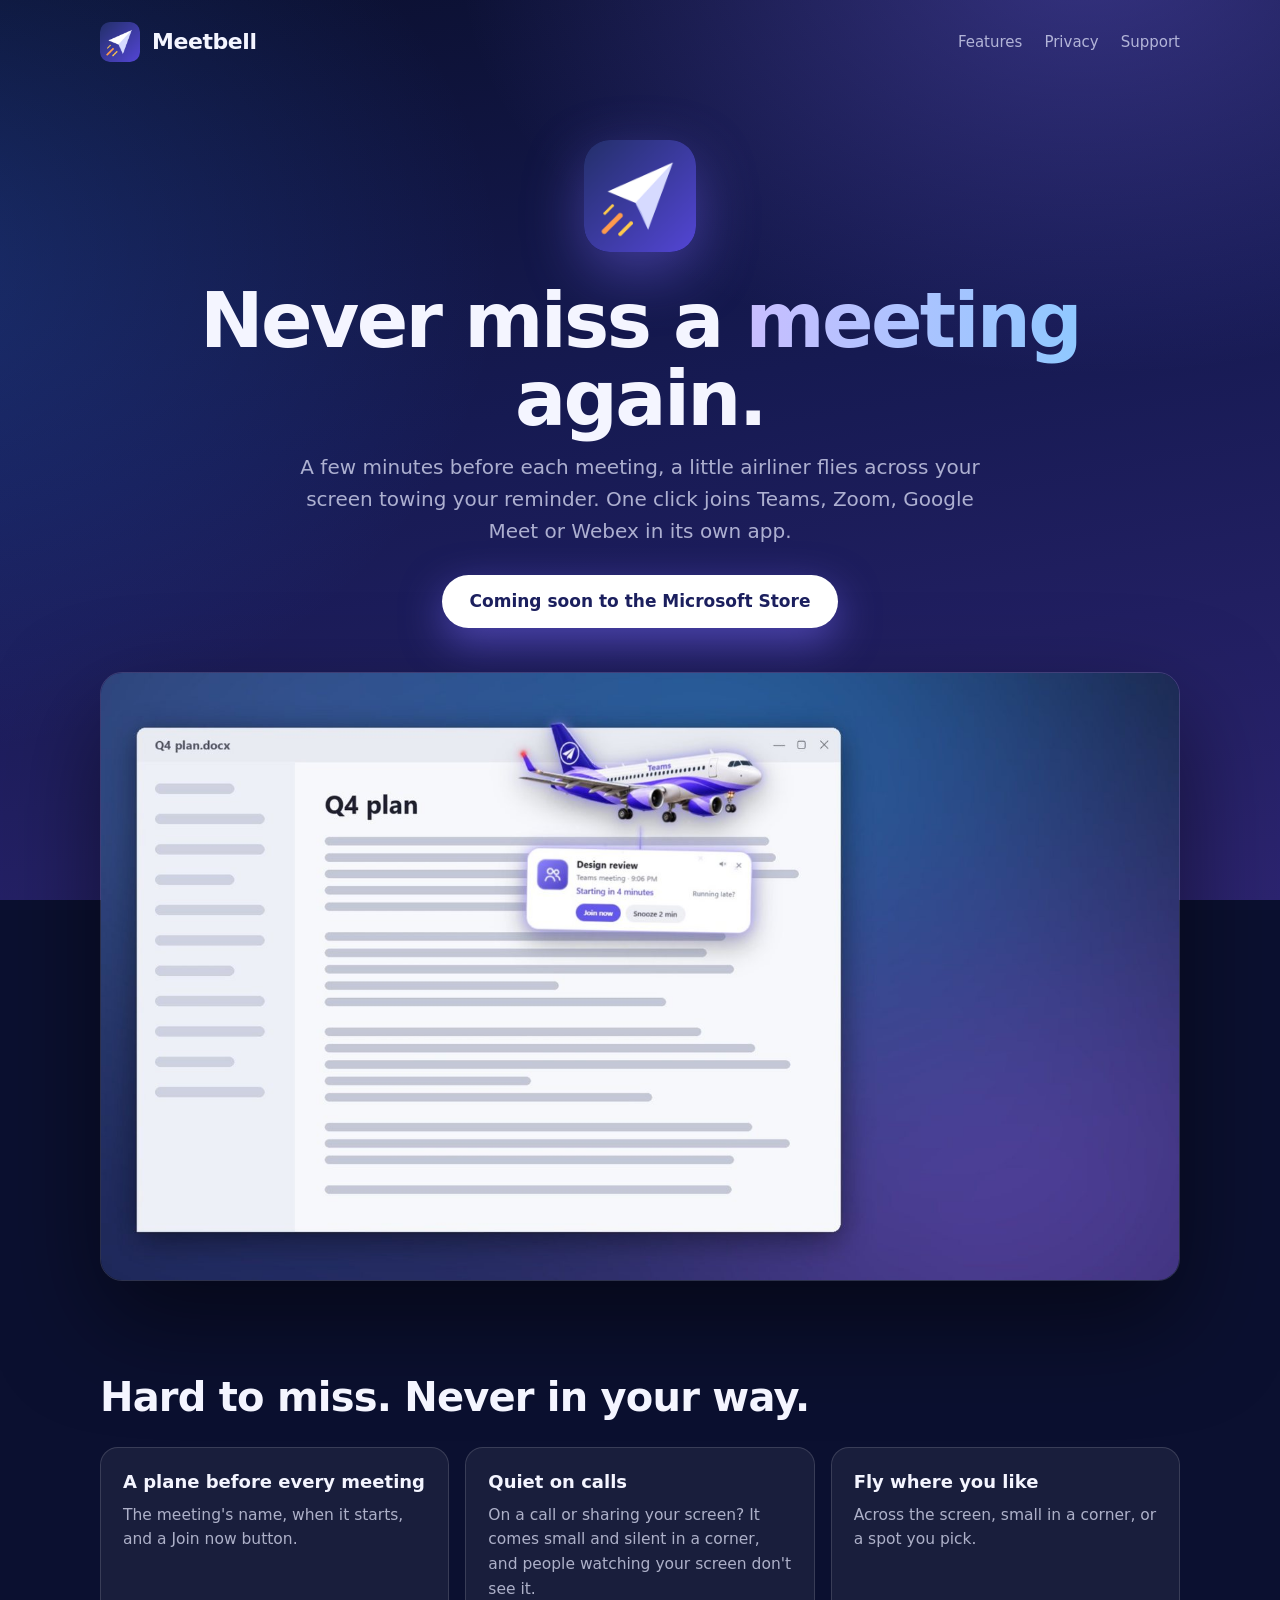
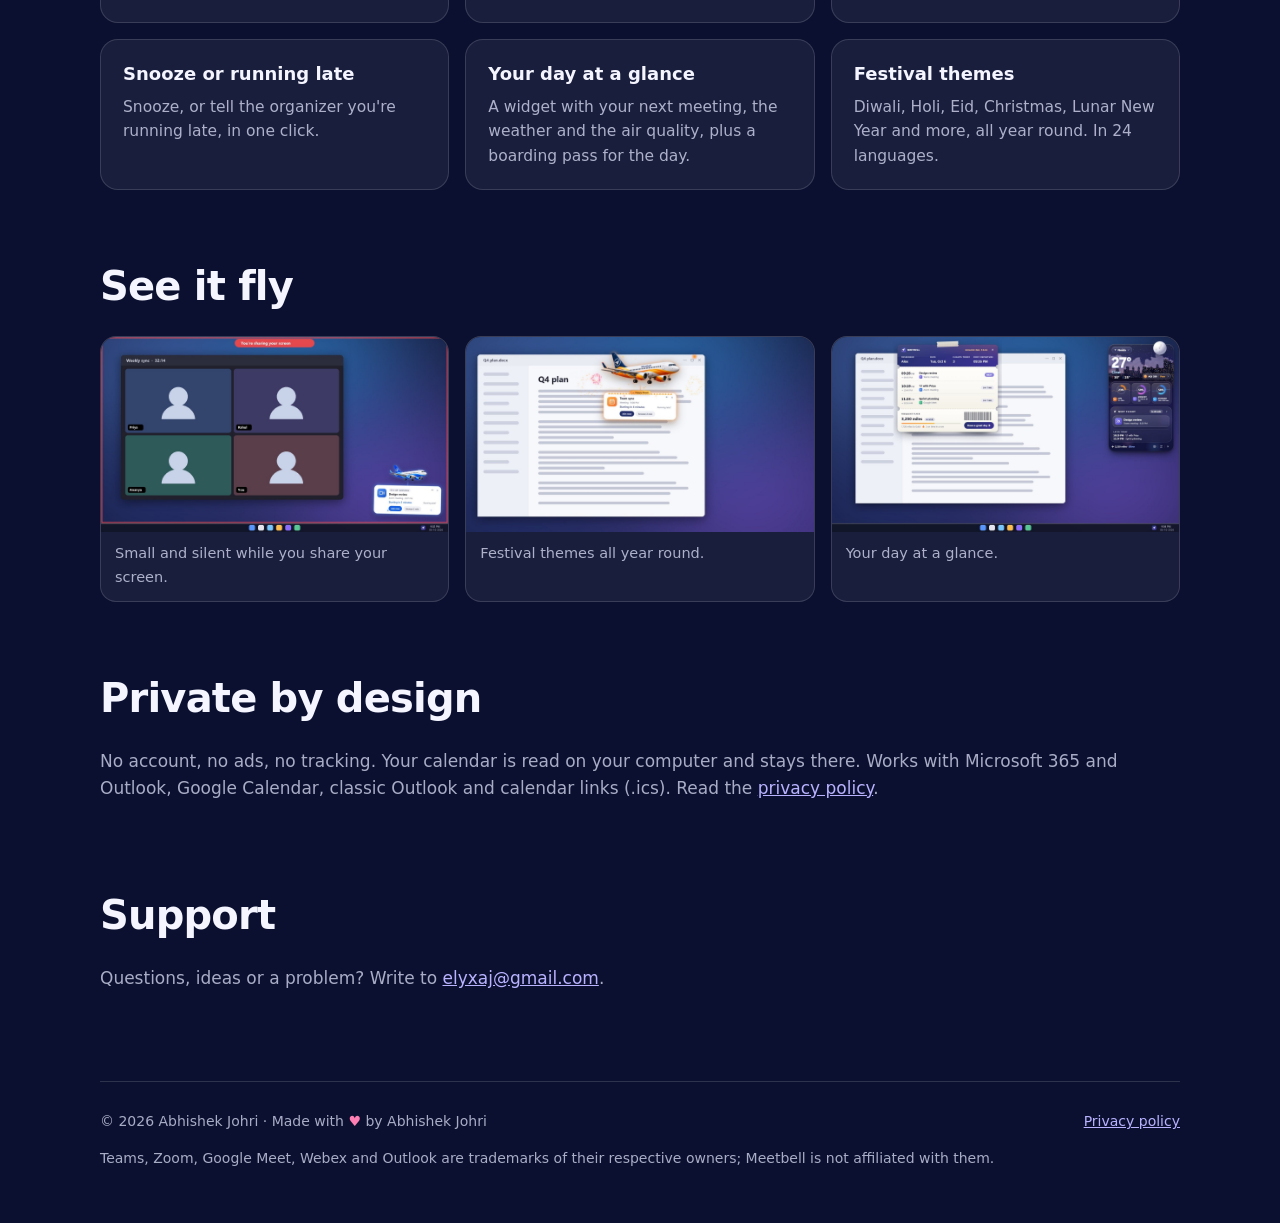
==== index.html @ 8552df5a "Meetbell website and privacy policy Co-Authored-By: Claude Opus 5.5 <noreply@anthropic.com>" ====
<!doctype html>
<html lang="en">
  <head>
    <meta charset="utf-8" />
    <meta name="viewport" content="width=device-width, initial-scale=1" />
    <title>Meetbell: meeting reminders that fly</title>
    <meta name="description" content="A little airliner flies across your screen before every meeting, towing your reminder. Join Teams, Zoom, Google Meet or Webex in one click." />
    <link rel="icon" href="img/favicon.png" />
    <link rel="stylesheet" href="style.css" />
  </head>
  <body>
    <div class="wrap">
      <header class="top">
        <a class="brand" href="./"><img src="img/icon.png" alt="" />Meetbell</a>
        <nav><a href="#features">Features</a><a href="privacy.html">Privacy</a><a href="#support">Support</a></nav>
      </header>

      <main>
        <div class="hero">
          <img class="icon" src="img/icon.png" alt="Meetbell icon" />
          <h1>Never miss a <span class="hi">meeting</span> again.</h1>
          <p class="lead">
            A few minutes before each meeting, a little airliner flies across your screen towing your reminder. One click
            joins Teams, Zoom, Google Meet or Webex in its own app.
          </p>
          <span class="pill">Coming soon to the Microsoft Store</span>
          <div class="shot"><img src="img/1-sky.jpg" alt="A plane flies across the screen towing a meeting reminder with a Join now button" /></div>
        </div>

        <section id="features">
          <h2>Hard to miss. Never in your way.</h2>
          <div class="grid">
            <div class="card"><h3>A plane before every meeting</h3><p>The meeting's name, when it starts, and a Join now button.</p></div>
            <div class="card"><h3>Quiet on calls</h3><p>On a call or sharing your screen? It comes small and silent in a corner, and people watching your screen don't see it.</p></div>
            <div class="card"><h3>Fly where you like</h3><p>Across the screen, small in a corner, or a spot you pick.</p></div>
            <div class="card"><h3>Snooze or running late</h3><p>Snooze, or tell the organizer you're running late, in one click.</p></div>
            <div class="card"><h3>Your day at a glance</h3><p>A widget with your next meeting, the weather and the air quality, plus a boarding pass for the day.</p></div>
            <div class="card"><h3>Festival themes</h3><p>Diwali, Holi, Eid, Christmas, Lunar New Year and more, all year round. In 24 languages.</p></div>
          </div>
        </section>

        <section>
          <h2>See it fly</h2>
          <div class="gallery">
            <figure><img src="img/2-call.jpg" alt="A small plane in the corner while the screen is shared" loading="lazy" /><figcaption>Small and silent while you share your screen.</figcaption></figure>
            <figure><img src="img/4-festival.jpg" alt="A Diwali-themed reminder with fireworks" loading="lazy" /><figcaption>Festival themes all year round.</figcaption></figure>
            <figure><img src="img/5-widget.jpg" alt="The widget with weather, air quality and the next meeting, and the boarding pass" loading="lazy" /><figcaption>Your day at a glance.</figcaption></figure>
          </div>
        </section>

        <section>
          <h2>Private by design</h2>
          <p class="muted">
            No account, no ads, no tracking. Your calendar is read on your computer and stays there. Works with Microsoft 365
            and Outlook, Google Calendar, classic Outlook and calendar links (.ics). Read the
            <a href="privacy.html">privacy policy</a>.
          </p>
        </section>

        <section id="support">
          <h2>Support</h2>
          <p class="muted">Questions, ideas or a problem? Write to <a href="mailto:elyxaj@gmail.com">elyxaj@gmail.com</a>.</p>
        </section>
      </main>

      <footer>
        <div class="row">
          <span>© 2026 Abhishek Johri · Made with <span class="heart">♥</span> by Abhishek Johri</span>
          <span><a href="privacy.html">Privacy policy</a></span>
        </div>
        <p>Teams, Zoom, Google Meet, Webex and Outlook are trademarks of their respective owners; Meetbell is not affiliated with them.</p>
      </footer>
    </div>
  </body>
</html>
---- style.css ----
:root {
  --ink: #0b1030;
  --text: #f4f5ff;
  --muted: rgba(230, 233, 255, 0.72);
  --line: rgba(255, 255, 255, 0.14);
  --glass: rgba(255, 255, 255, 0.06);
  --accent: #8f86ff;
  --hi: linear-gradient(92deg, #c9beff, #8fc8ff);
}
* {
  box-sizing: border-box;
}
html {
  background: var(--ink);
}
body {
  margin: 0;
  color: var(--text);
  font: 17px/1.6 "Segoe UI", system-ui, -apple-system, "Helvetica Neue", Arial, sans-serif;
  background:
    radial-gradient(900px 600px at 85% -5%, rgba(124, 107, 255, 0.35), transparent 70%),
    radial-gradient(900px 700px at -10% 30%, rgba(56, 132, 255, 0.22), transparent 70%),
    linear-gradient(170deg, #0b1030 0%, #161a52 45%, #2c2470 100%);
  background-attachment: fixed;
  min-height: 100vh;
}
a {
  color: #b9b2ff;
}
.wrap {
  width: min(1080px, 100% - 32px);
  margin: 0 auto;
}
header.top {
  display: flex;
  align-items: center;
  justify-content: space-between;
  padding: 22px 0;
}
.brand {
  display: flex;
  align-items: center;
  gap: 12px;
  color: var(--text);
  text-decoration: none;
  font-weight: 800;
  font-size: 22px;
  letter-spacing: -0.02em;
}
.brand img {
  width: 40px;
  height: 40px;
  border-radius: 10px;
}
nav a {
  color: var(--muted);
  text-decoration: none;
  margin-inline-start: 22px;
  font-size: 15px;
}
nav a:hover {
  color: var(--text);
}
.hero {
  text-align: center;
  padding: 56px 0 28px;
}
.hero .icon {
  width: 112px;
  height: 112px;
  border-radius: 26px;
  box-shadow: 0 20px 60px rgba(124, 107, 255, 0.45);
}
h1 {
  margin: 22px 0 6px;
  font-size: clamp(42px, 8vw, 76px);
  line-height: 1.02;
  letter-spacing: -0.035em;
  font-weight: 900;
}
.hi {
  background: var(--hi);
  -webkit-background-clip: text;
  background-clip: text;
  color: transparent;
}
.lead {
  max-width: 680px;
  margin: 14px auto 0;
  color: var(--muted);
  font-size: 20px;
}
.pill {
  display: inline-block;
  margin-top: 28px;
  padding: 13px 28px;
  border-radius: 999px;
  background: #fff;
  color: #1b1f5e;
  font-weight: 800;
  text-decoration: none;
  box-shadow: 0 14px 40px rgba(124, 107, 255, 0.5);
}
.shot {
  margin: 44px auto 0;
  border-radius: 22px;
  overflow: hidden;
  border: 1px solid var(--line);
  box-shadow: 0 40px 100px rgba(0, 0, 0, 0.5);
}
.shot img,
.gallery img {
  display: block;
  width: 100%;
  height: auto;
}
section {
  padding: 56px 0 8px;
}
h2 {
  font-size: clamp(28px, 4.5vw, 40px);
  letter-spacing: -0.02em;
  margin: 0 0 18px;
}
.grid {
  display: grid;
  grid-template-columns: repeat(auto-fit, minmax(300px, 1fr));
  gap: 16px;
}
.card {
  padding: 20px 22px;
  border-radius: 18px;
  background: var(--glass);
  border: 1px solid var(--line);
}
.card h3 {
  margin: 0 0 6px;
  font-size: 18px;
}
.card p {
  margin: 0;
  color: var(--muted);
  font-size: 15.5px;
}
.gallery {
  display: grid;
  grid-template-columns: repeat(auto-fit, minmax(300px, 1fr));
  gap: 16px;
}
.gallery figure {
  margin: 0;
  border-radius: 16px;
  overflow: hidden;
  border: 1px solid var(--line);
  background: var(--glass);
}
.gallery figcaption {
  padding: 10px 14px 12px;
  color: var(--muted);
  font-size: 14.5px;
}
.doc {
  max-width: 820px;
  padding: 24px 0 40px;
}
.doc h1 {
  font-size: clamp(34px, 6vw, 52px);
}
.doc h2 {
  font-size: 24px;
  margin-top: 36px;
}
.doc table {
  width: 100%;
  border-collapse: collapse;
  font-size: 15px;
}
.doc th,
.doc td {
  text-align: start;
  vertical-align: top;
  padding: 10px 12px;
  border-bottom: 1px solid var(--line);
}
.doc th {
  color: var(--muted);
  font-weight: 600;
}
.table {
  overflow-x: auto;
}
.muted {
  color: var(--muted);
}
footer {
  margin-top: 64px;
  padding: 28px 0 40px;
  border-top: 1px solid var(--line);
  color: var(--muted);
  font-size: 14px;
}
footer .row {
  display: flex;
  flex-wrap: wrap;
  gap: 8px 22px;
  justify-content: space-between;
}
.heart {
  color: #ff7eb3;
}
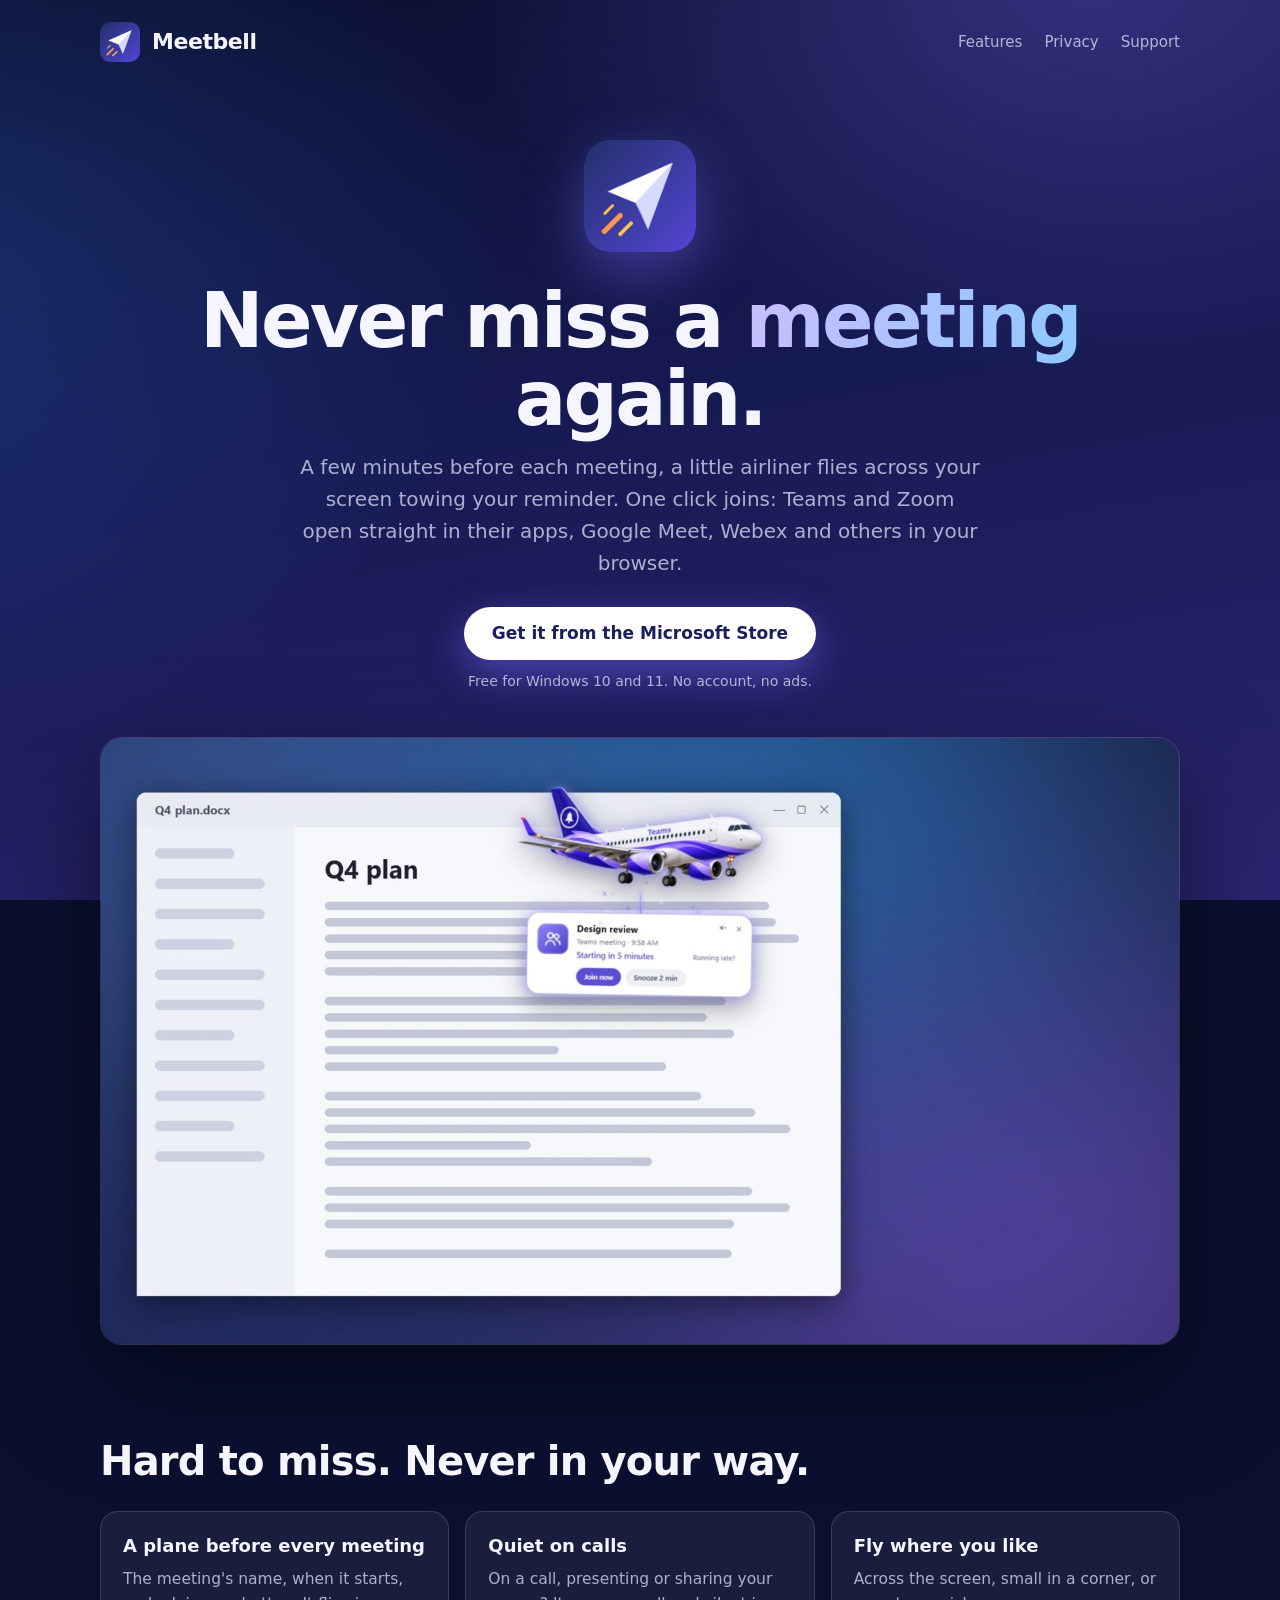
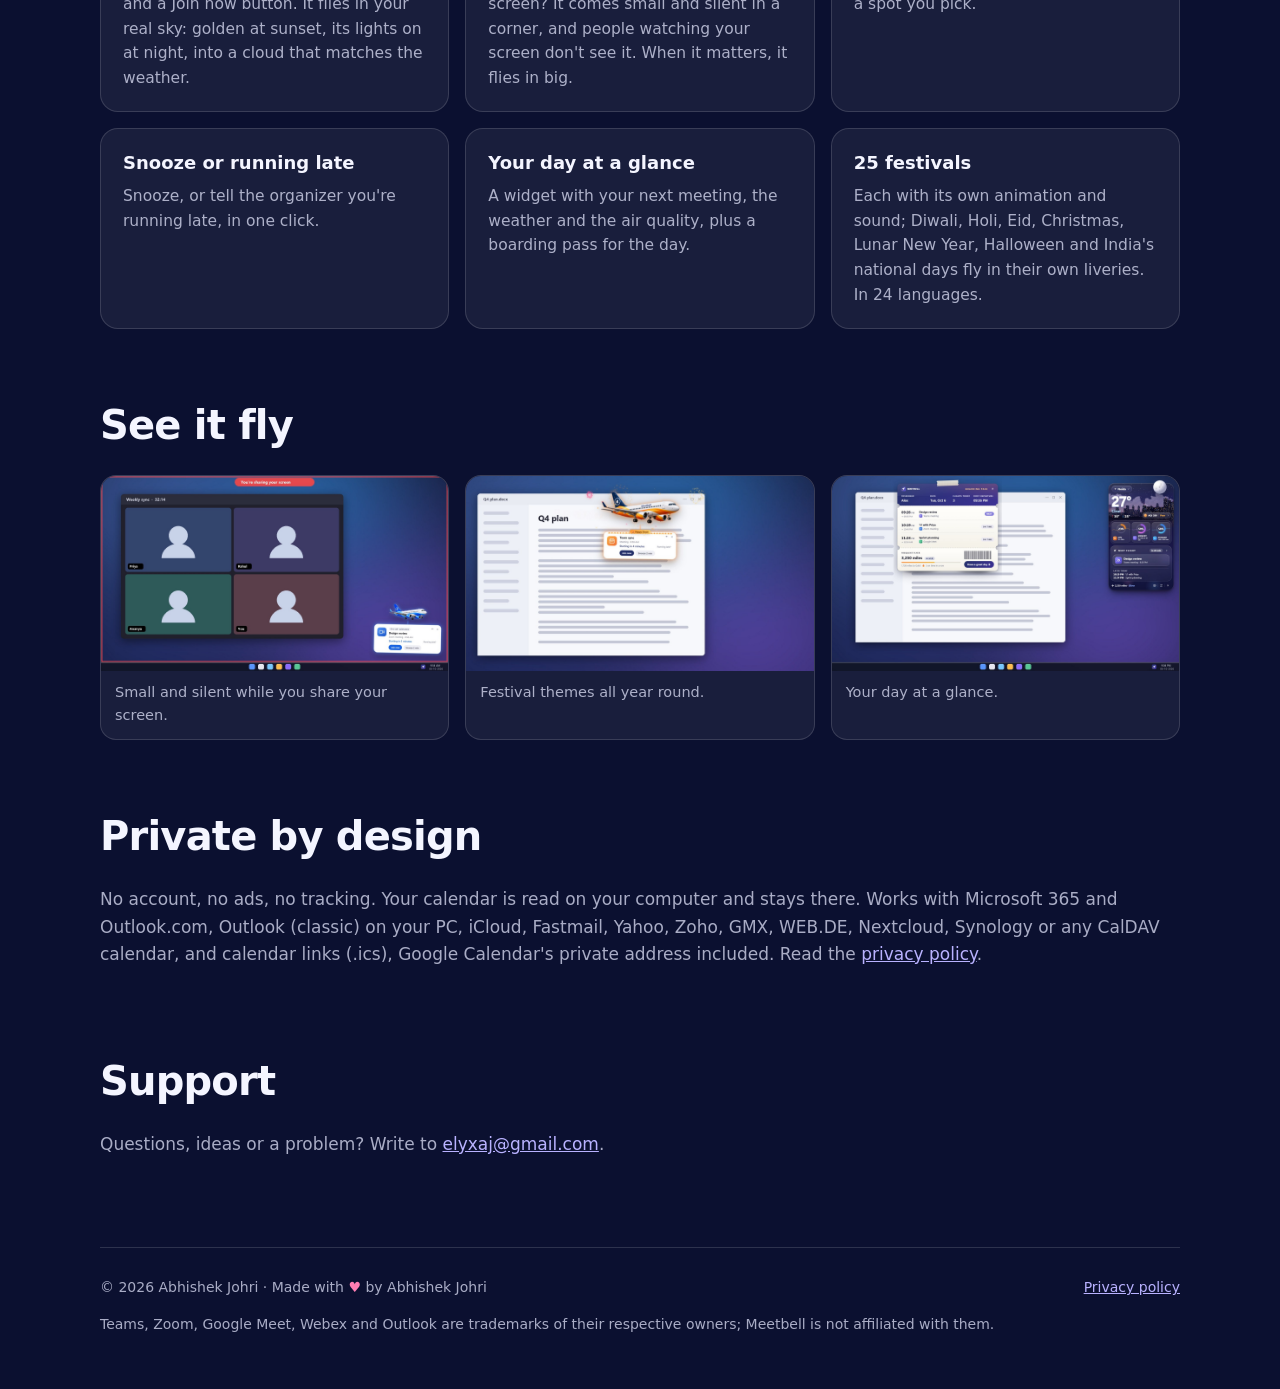
==== commit 2455fab2: "Get it from the Microsoft Store; the privacy policy of 13 Oct 2026; a demo calendar for app reviewer" ====
--- a/index.html
+++ b/index.html
@@ -4,7 +4,7 @@
     <meta charset="utf-8" />
     <meta name="viewport" content="width=device-width, initial-scale=1" />
     <title>Meetbell: meeting reminders that fly</title>
-    <meta name="description" content="A little airliner flies across your screen before every meeting, towing your reminder. Join Teams, Zoom, Google Meet or Webex in one click." />
+    <meta name="description" content="A little airliner flies across your screen before every meeting, towing your reminder, lit by your real sky. Join in one click. Free on the Microsoft Store." />
     <link rel="icon" href="img/favicon.png" />
     <link rel="stylesheet" href="style.css" />
   </head>
@@ -21,21 +21,22 @@
           <h1>Never miss a <span class="hi">meeting</span> again.</h1>
           <p class="lead">
             A few minutes before each meeting, a little airliner flies across your screen towing your reminder. One click
-            joins Teams, Zoom, Google Meet or Webex in its own app.
+            joins: Teams and Zoom open straight in their apps, Google Meet, Webex and others in your browser.
           </p>
-          <span class="pill">Coming soon to the Microsoft Store</span>
+          <a class="pill" href="https://apps.microsoft.com/detail/9P13SJFZP6DD">Get it from the Microsoft Store</a>
+          <p class="muted small">Free for Windows 10 and 11. No account, no ads.</p>
           <div class="shot"><img src="img/1-sky.jpg" alt="A plane flies across the screen towing a meeting reminder with a Join now button" /></div>
         </div>
 
         <section id="features">
           <h2>Hard to miss. Never in your way.</h2>
           <div class="grid">
-            <div class="card"><h3>A plane before every meeting</h3><p>The meeting's name, when it starts, and a Join now button.</p></div>
-            <div class="card"><h3>Quiet on calls</h3><p>On a call or sharing your screen? It comes small and silent in a corner, and people watching your screen don't see it.</p></div>
+            <div class="card"><h3>A plane before every meeting</h3><p>The meeting's name, when it starts, and a Join now button. It flies in your real sky: golden at sunset, its lights on at night, into a cloud that matches the weather.</p></div>
+            <div class="card"><h3>Quiet on calls</h3><p>On a call, presenting or sharing your screen? It comes small and silent in a corner, and people watching your screen don't see it. When it matters, it flies in big.</p></div>
             <div class="card"><h3>Fly where you like</h3><p>Across the screen, small in a corner, or a spot you pick.</p></div>
             <div class="card"><h3>Snooze or running late</h3><p>Snooze, or tell the organizer you're running late, in one click.</p></div>
             <div class="card"><h3>Your day at a glance</h3><p>A widget with your next meeting, the weather and the air quality, plus a boarding pass for the day.</p></div>
-            <div class="card"><h3>Festival themes</h3><p>Diwali, Holi, Eid, Christmas, Lunar New Year and more, all year round. In 24 languages.</p></div>
+            <div class="card"><h3>25 festivals</h3><p>Each with its own animation and sound; Diwali, Holi, Eid, Christmas, Lunar New Year, Halloween and India's national days fly in their own liveries. In 24 languages.</p></div>
           </div>
         </section>
 
@@ -52,7 +53,8 @@
           <h2>Private by design</h2>
           <p class="muted">
             No account, no ads, no tracking. Your calendar is read on your computer and stays there. Works with Microsoft 365
-            and Outlook, Google Calendar, classic Outlook and calendar links (.ics). Read the
+            and Outlook.com, Outlook (classic) on your PC, iCloud, Fastmail, Yahoo, Zoho, GMX, WEB.DE, Nextcloud, Synology or
+            any CalDAV calendar, and calendar links (.ics), Google Calendar's private address included. Read the
             <a href="privacy.html">privacy policy</a>.
           </p>
         </section>
--- a/style.css
+++ b/style.css
@@ -101,6 +101,17 @@
   text-decoration: none;
   box-shadow: 0 14px 40px rgba(124, 107, 255, 0.5);
 }
+.pill:hover {
+  box-shadow: 0 16px 48px rgba(124, 107, 255, 0.7);
+}
+.pill:focus-visible {
+  outline: 3px solid #b9b2ff;
+  outline-offset: 4px;
+}
+.small {
+  margin-top: 10px;
+  font-size: 14px;
+}
 .shot {
   margin: 44px auto 0;
   border-radius: 22px;
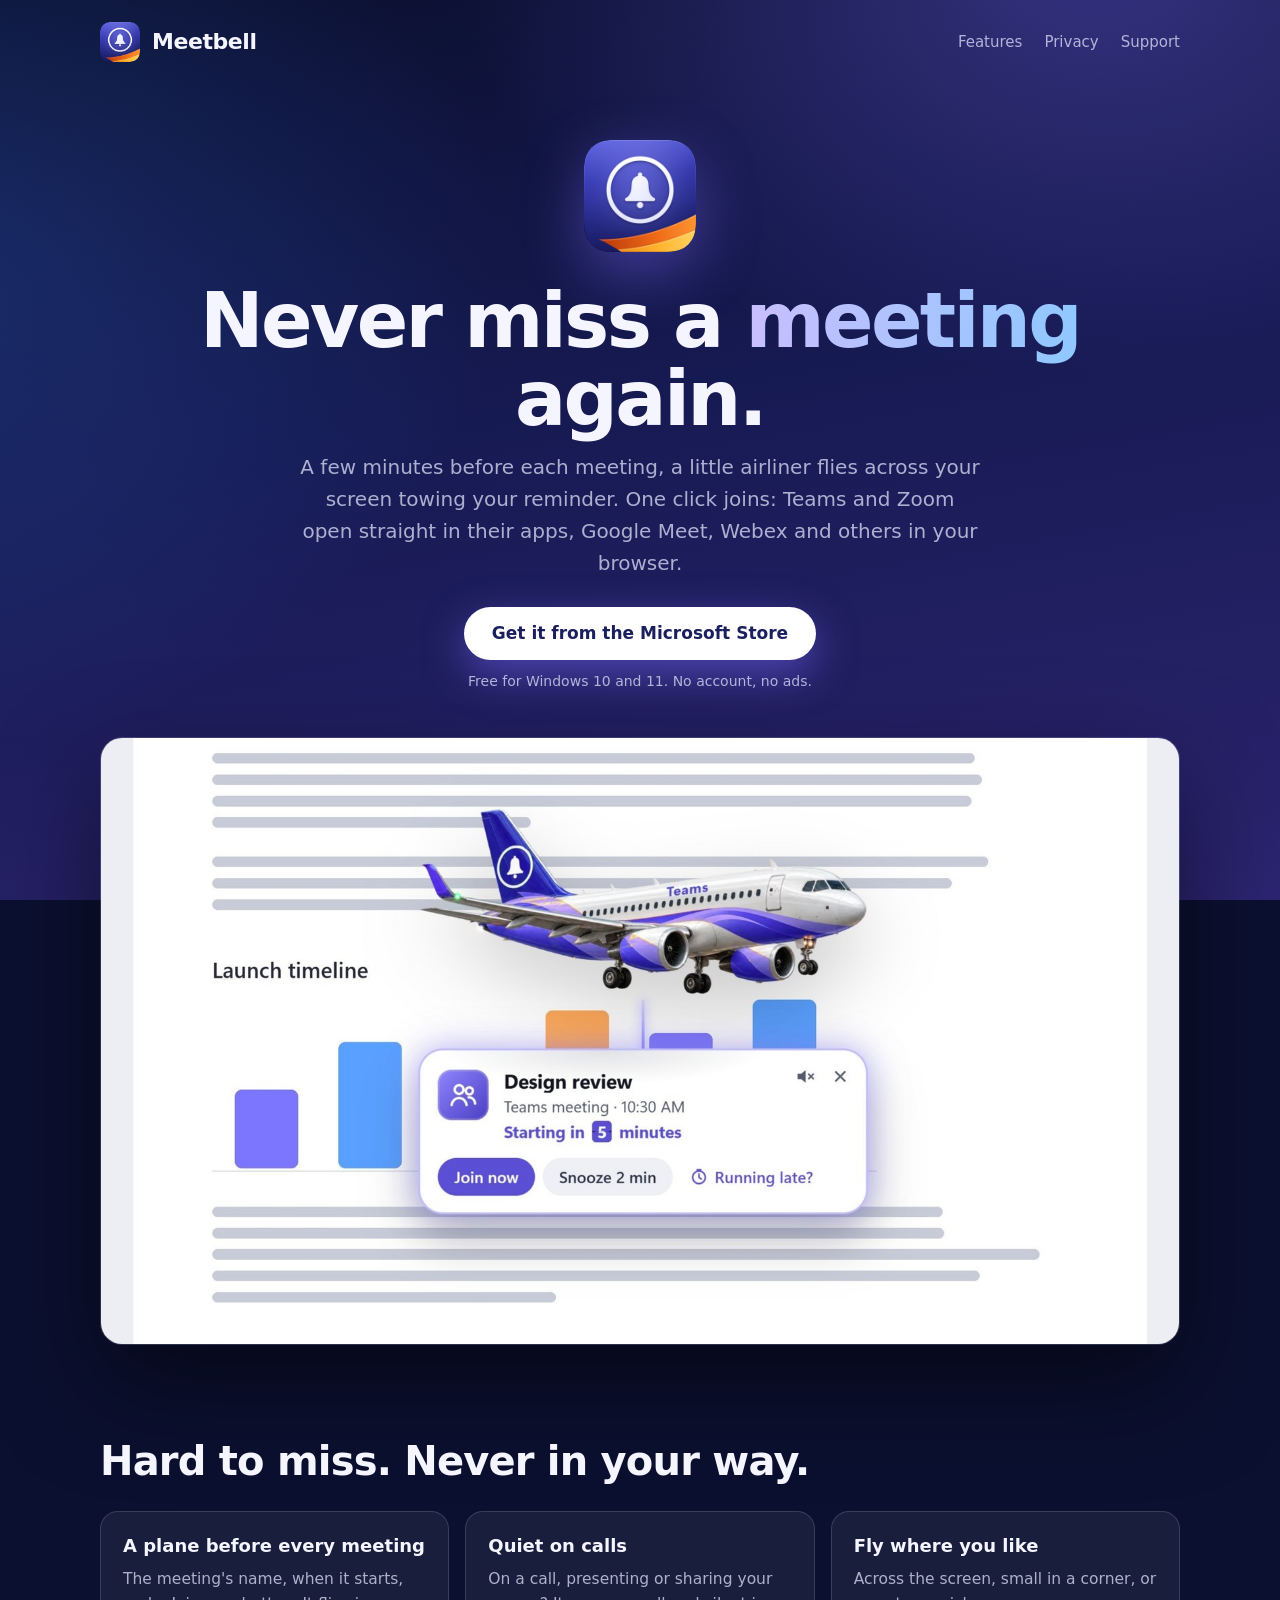
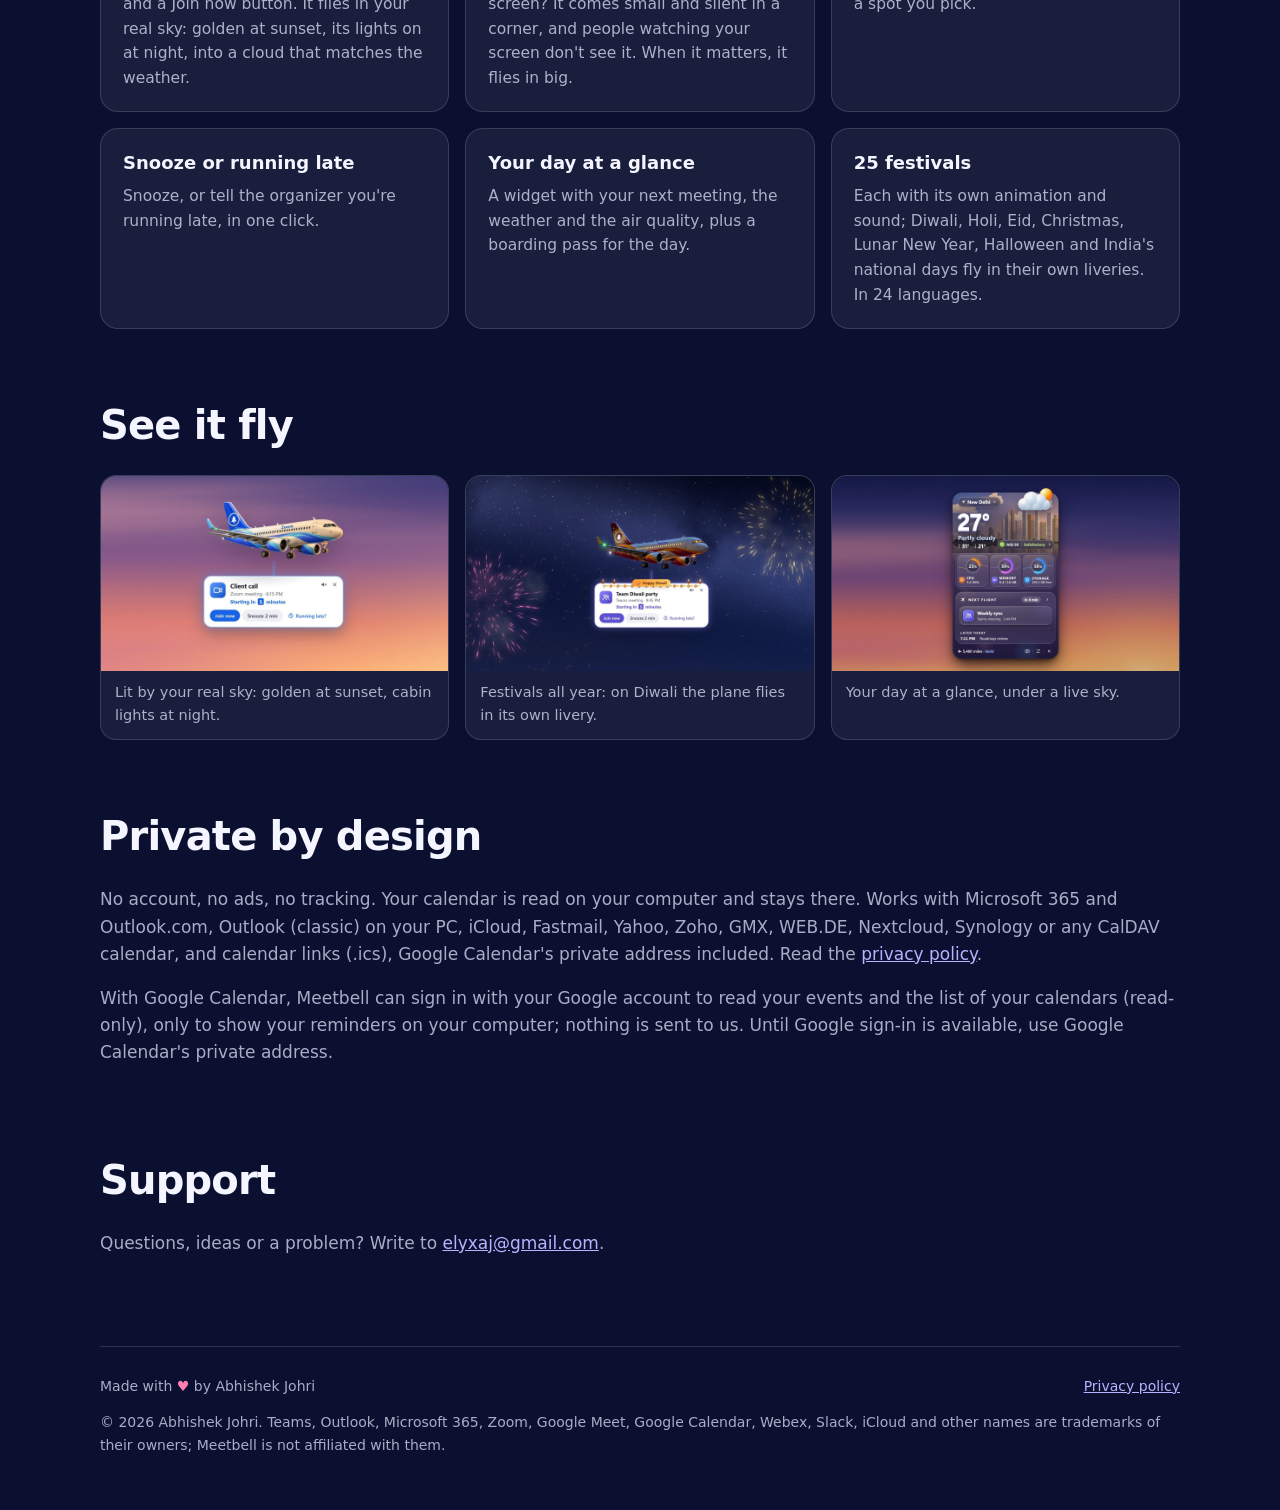
==== commit c76bbb5e: "1.1 site: the bell logo and 1.1 pictures, link previews, the Google data note, a quarter-hourly demo" ====
--- a/index.html
+++ b/index.html
@@ -5,6 +5,16 @@
     <meta name="viewport" content="width=device-width, initial-scale=1" />
     <title>Meetbell: meeting reminders that fly</title>
     <meta name="description" content="A little airliner flies across your screen before every meeting, towing your reminder, lit by your real sky. Join in one click. Free on the Microsoft Store." />
+    <meta property="og:type" content="website" />
+    <meta property="og:site_name" content="Meetbell" />
+    <meta property="og:title" content="Meetbell: meeting reminders that fly" />
+    <meta property="og:description" content="A little airliner flies across your screen before every meeting, towing your reminder. Join in one click. Free, no account, no ads." />
+    <meta property="og:url" content="https://abhi10304.github.io/meetbell-site/" />
+    <meta property="og:image" content="https://abhi10304.github.io/meetbell-site/img/og.png" />
+    <meta property="og:image:width" content="1200" />
+    <meta property="og:image:height" content="630" />
+    <meta property="og:image:alt" content="Meetbell: your meeting reminder is a plane. A little airliner at golden hour towing a reminder card with a Join now button." />
+    <meta name="twitter:card" content="summary_large_image" />
     <link rel="icon" href="img/favicon.png" />
     <link rel="stylesheet" href="style.css" />
   </head>
@@ -25,7 +35,7 @@
           </p>
           <a class="pill" href="https://apps.microsoft.com/detail/9P13SJFZP6DD">Get it from the Microsoft Store</a>
           <p class="muted small">Free for Windows 10 and 11. No account, no ads.</p>
-          <div class="shot"><img src="img/1-sky.jpg" alt="A plane flies across the screen towing a meeting reminder with a Join now button" /></div>
+          <div class="shot"><img src="img/1-sky.jpg" alt="A plane flies across a document towing a reminder for a Teams meeting, with Join now, Snooze and Running late buttons" /></div>
         </div>
 
         <section id="features">
@@ -43,9 +53,9 @@
         <section>
           <h2>See it fly</h2>
           <div class="gallery">
-            <figure><img src="img/2-call.jpg" alt="A small plane in the corner while the screen is shared" loading="lazy" /><figcaption>Small and silent while you share your screen.</figcaption></figure>
-            <figure><img src="img/4-festival.jpg" alt="A Diwali-themed reminder with fireworks" loading="lazy" /><figcaption>Festival themes all year round.</figcaption></figure>
-            <figure><img src="img/5-widget.jpg" alt="The widget with weather, air quality and the next meeting, and the boarding pass" loading="lazy" /><figcaption>Your day at a glance.</figcaption></figure>
+            <figure><img src="img/2-call.jpg" alt="A plane at golden hour, lit warm by the setting sun, towing a reminder for a Zoom client call" loading="lazy" /><figcaption>Lit by your real sky: golden at sunset, cabin lights at night.</figcaption></figure>
+            <figure><img src="img/4-festival.jpg" alt="The plane in its Diwali livery at night, with diyas on its card and fireworks on both sides" loading="lazy" /><figcaption>Festivals all year: on Diwali the plane flies in its own livery.</figcaption></figure>
+            <figure><img src="img/5-widget.jpg" alt="The widget: a city under the live sky, the weather, air quality, CPU, memory and storage, and the next meeting" loading="lazy" /><figcaption>Your day at a glance, under a live sky.</figcaption></figure>
           </div>
         </section>
 
@@ -57,6 +67,11 @@
             any CalDAV calendar, and calendar links (.ics), Google Calendar's private address included. Read the
             <a href="privacy.html">privacy policy</a>.
           </p>
+          <p class="muted">
+            With Google Calendar, Meetbell can sign in with your Google account to read your events and the list of your
+            calendars (read-only), only to show your reminders on your computer; nothing is sent to us. Until Google
+            sign-in is available, use Google Calendar's private address.
+          </p>
         </section>
 
         <section id="support">
@@ -67,10 +82,10 @@
 
       <footer>
         <div class="row">
-          <span>© 2026 Abhishek Johri · Made with <span class="heart">♥</span> by Abhishek Johri</span>
+          <span>Made with <span class="heart">♥</span> by Abhishek Johri</span>
           <span><a href="privacy.html">Privacy policy</a></span>
         </div>
-        <p>Teams, Zoom, Google Meet, Webex and Outlook are trademarks of their respective owners; Meetbell is not affiliated with them.</p>
+        <p>© 2026 Abhishek Johri. Teams, Outlook, Microsoft 365, Zoom, Google Meet, Google Calendar, Webex, Slack, iCloud and other names are trademarks of their owners; Meetbell is not affiliated with them.</p>
       </footer>
     </div>
   </body>
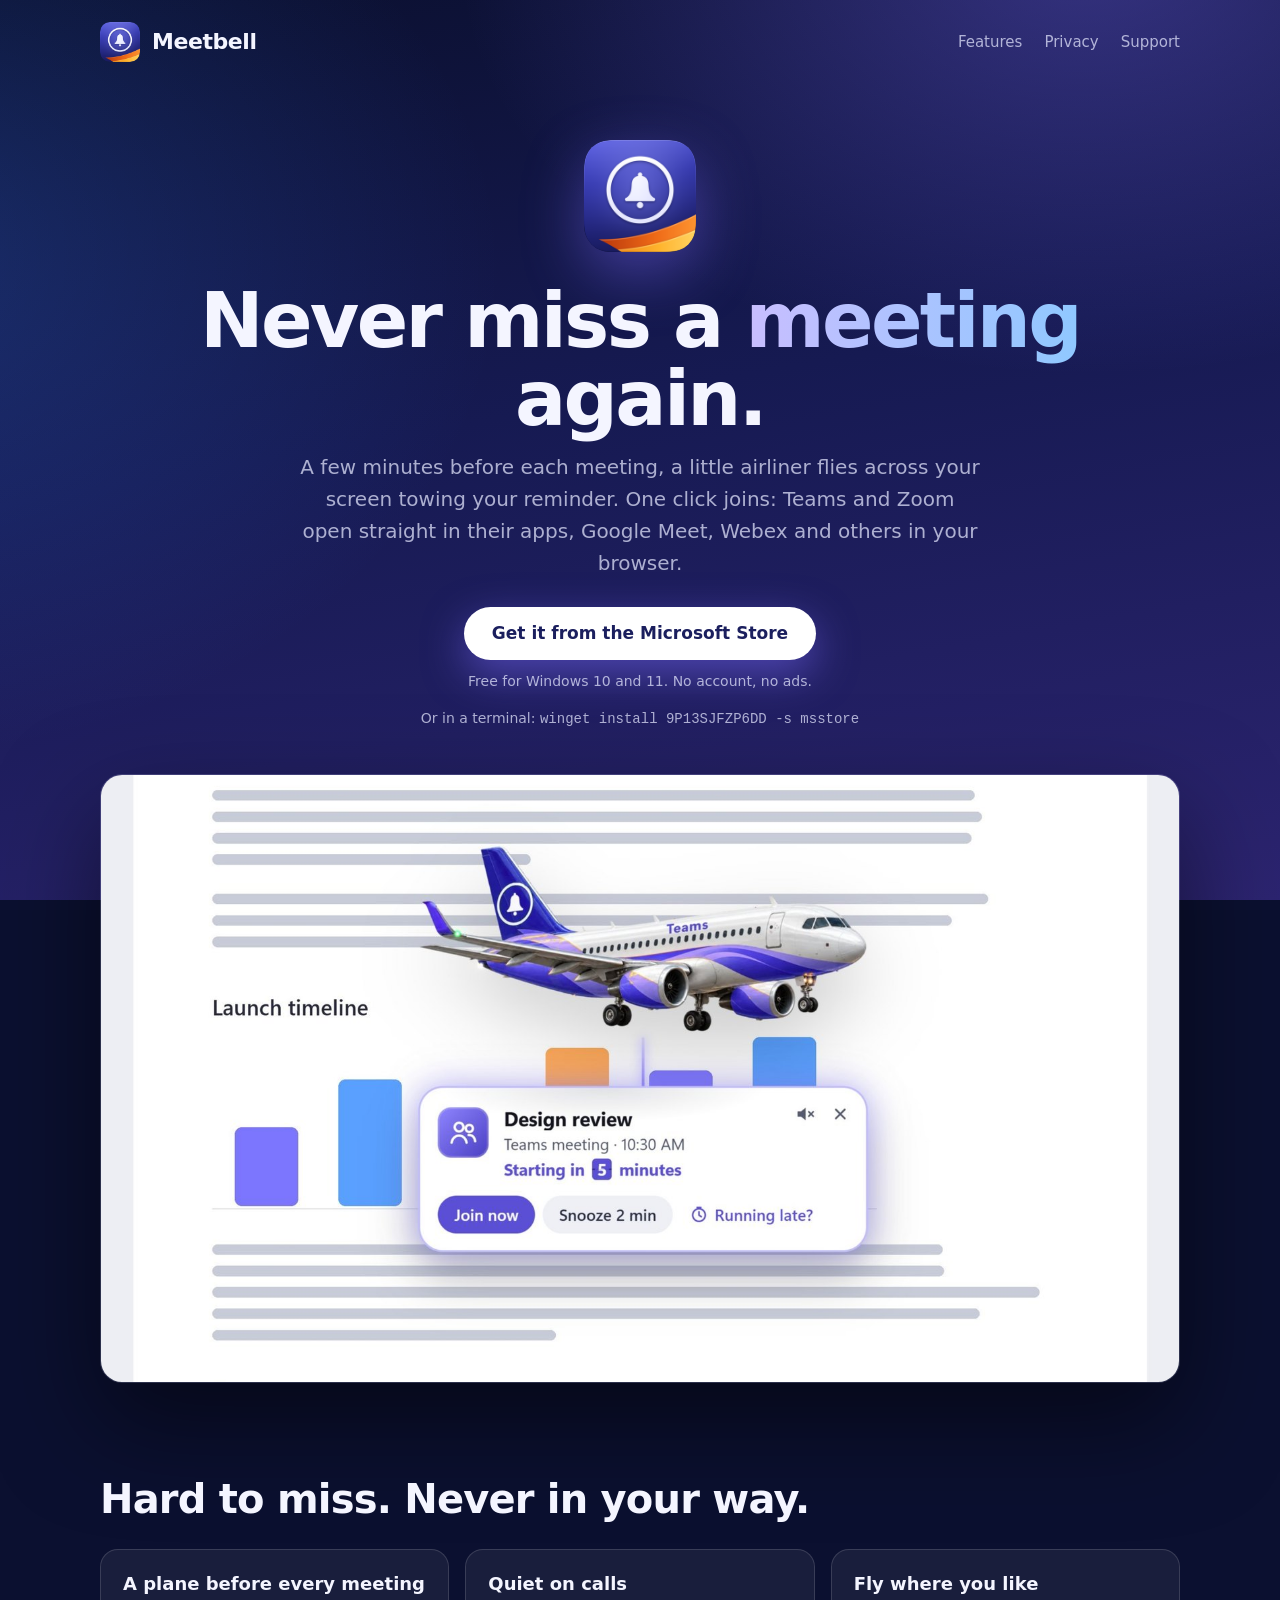
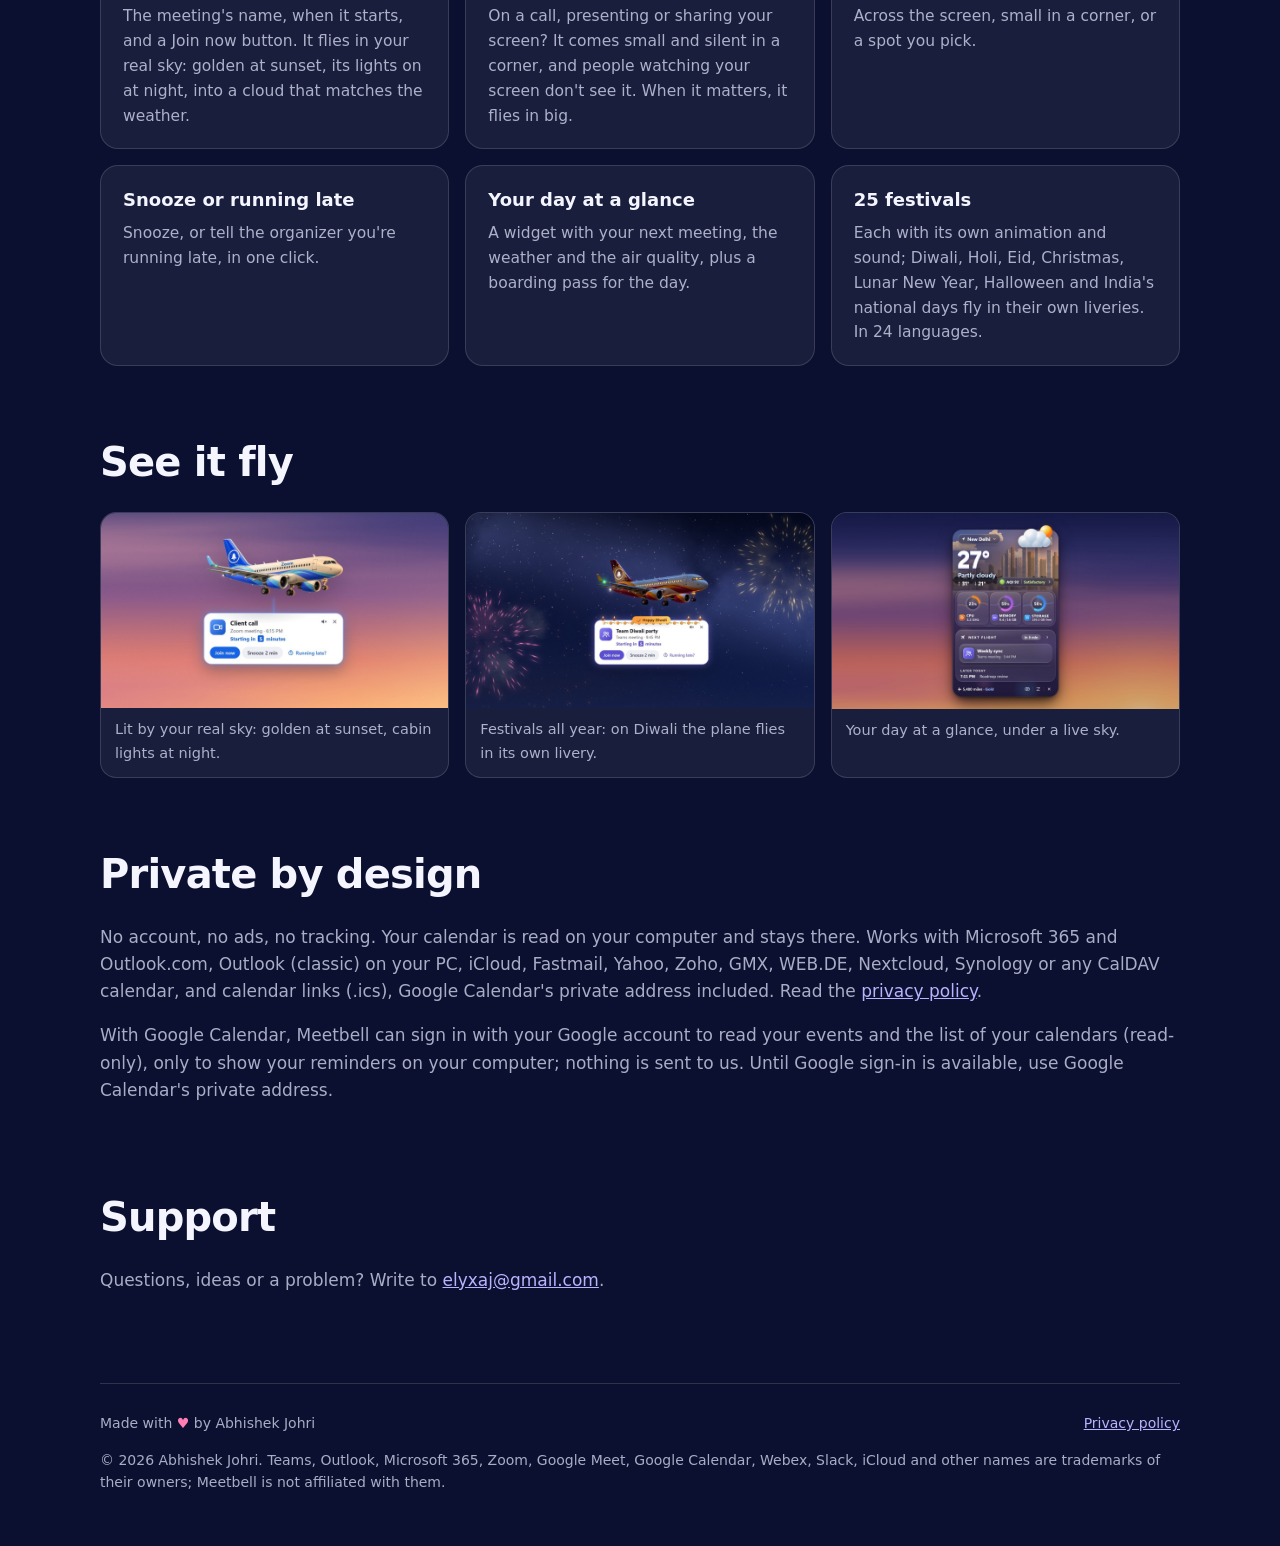
==== commit ae28592a: "Home page: winget install line under the Store button" ====
--- a/index.html
+++ b/index.html
@@ -10,7 +10,8 @@
     <meta property="og:title" content="Meetbell: meeting reminders that fly" />
     <meta property="og:description" content="A little airliner flies across your screen before every meeting, towing your reminder. Join in one click. Free, no account, no ads." />
     <meta property="og:url" content="https://abhi10304.github.io/meetbell-site/" />
-    <meta property="og:image" content="https://abhi10304.github.io/meetbell-site/img/og.png" />
+    <meta property="og:image" content="https://abhi10304.github.io/meetbell-site/img/og.jpg" />
+    <meta property="og:image:type" content="image/jpeg" />
     <meta property="og:image:width" content="1200" />
     <meta property="og:image:height" content="630" />
     <meta property="og:image:alt" content="Meetbell: your meeting reminder is a plane. A little airliner at golden hour towing a reminder card with a Join now button." />
@@ -35,6 +36,7 @@
           </p>
           <a class="pill" href="https://apps.microsoft.com/detail/9P13SJFZP6DD">Get it from the Microsoft Store</a>
           <p class="muted small">Free for Windows 10 and 11. No account, no ads.</p>
+          <p class="muted small">Or in a terminal: <code>winget install 9P13SJFZP6DD -s msstore</code></p>
           <div class="shot"><img src="img/1-sky.jpg" alt="A plane flies across a document towing a reminder for a Teams meeting, with Join now, Snooze and Running late buttons" /></div>
         </div>
 
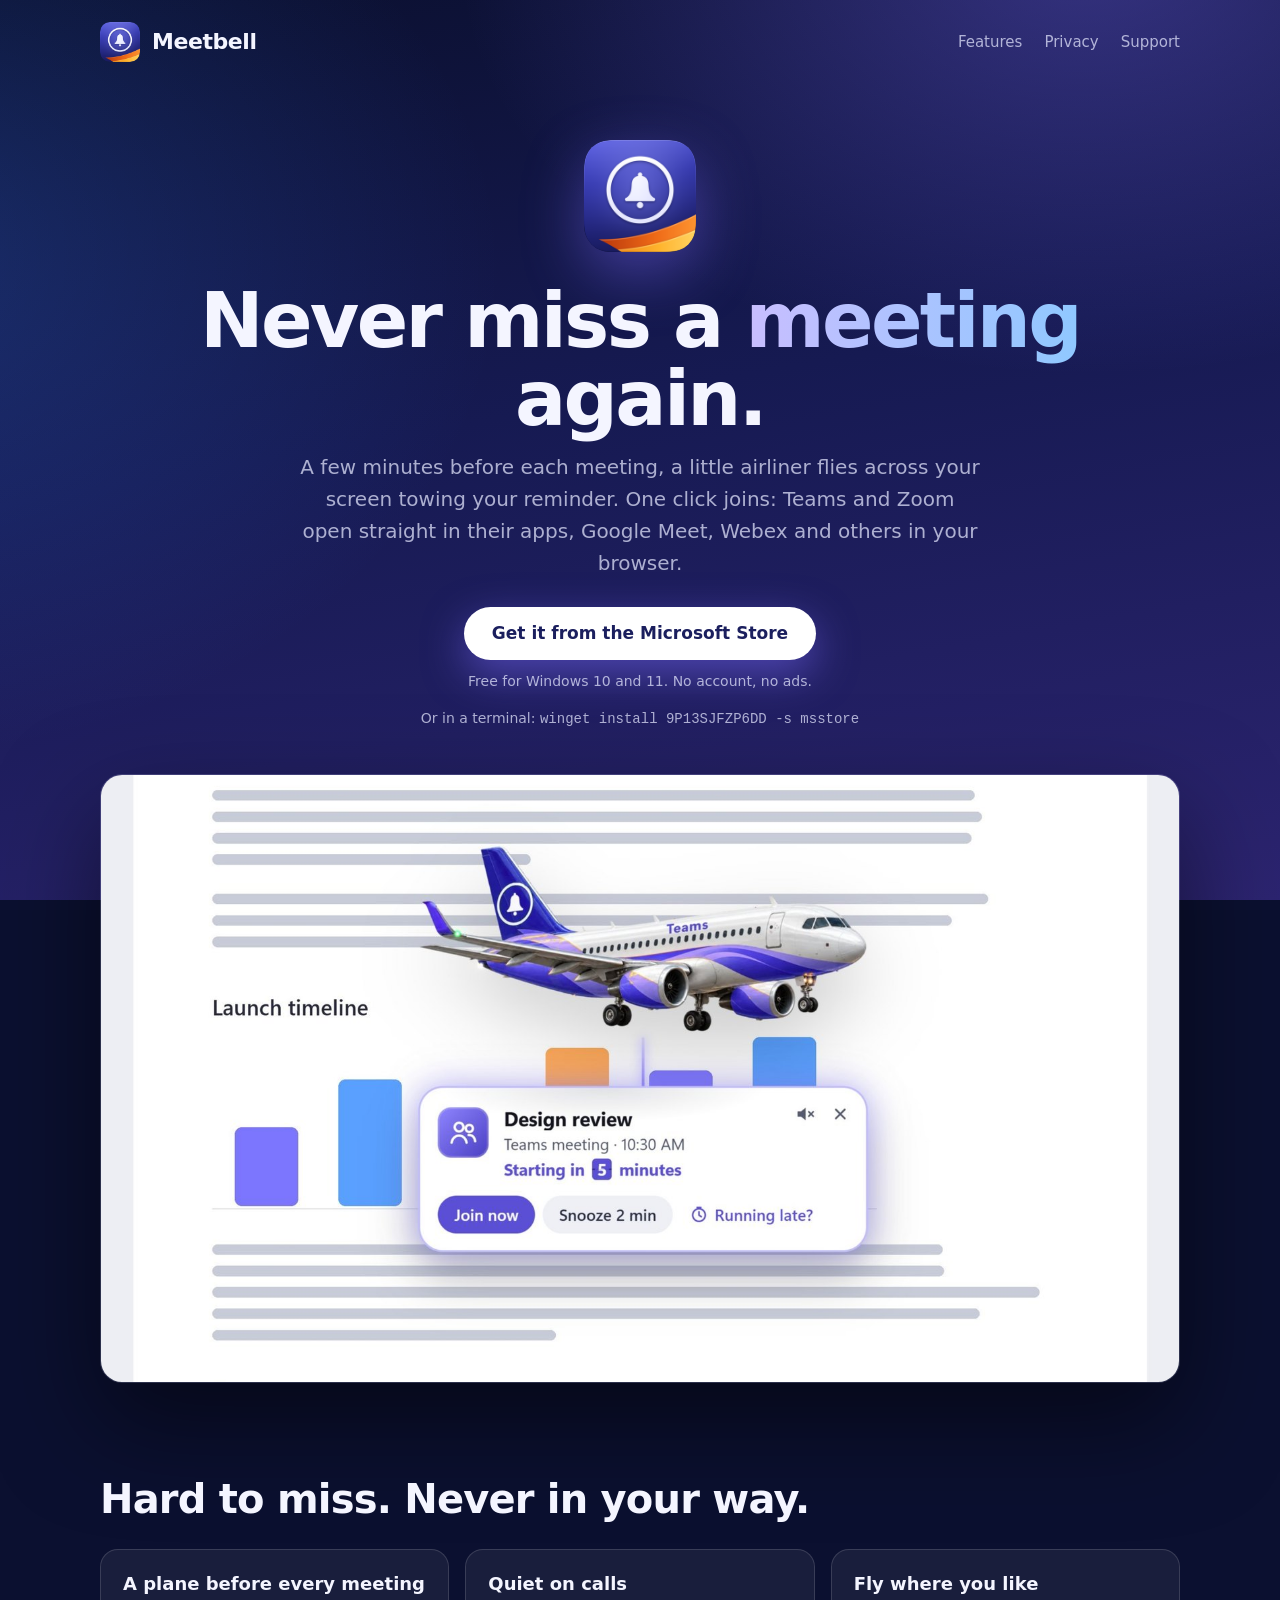
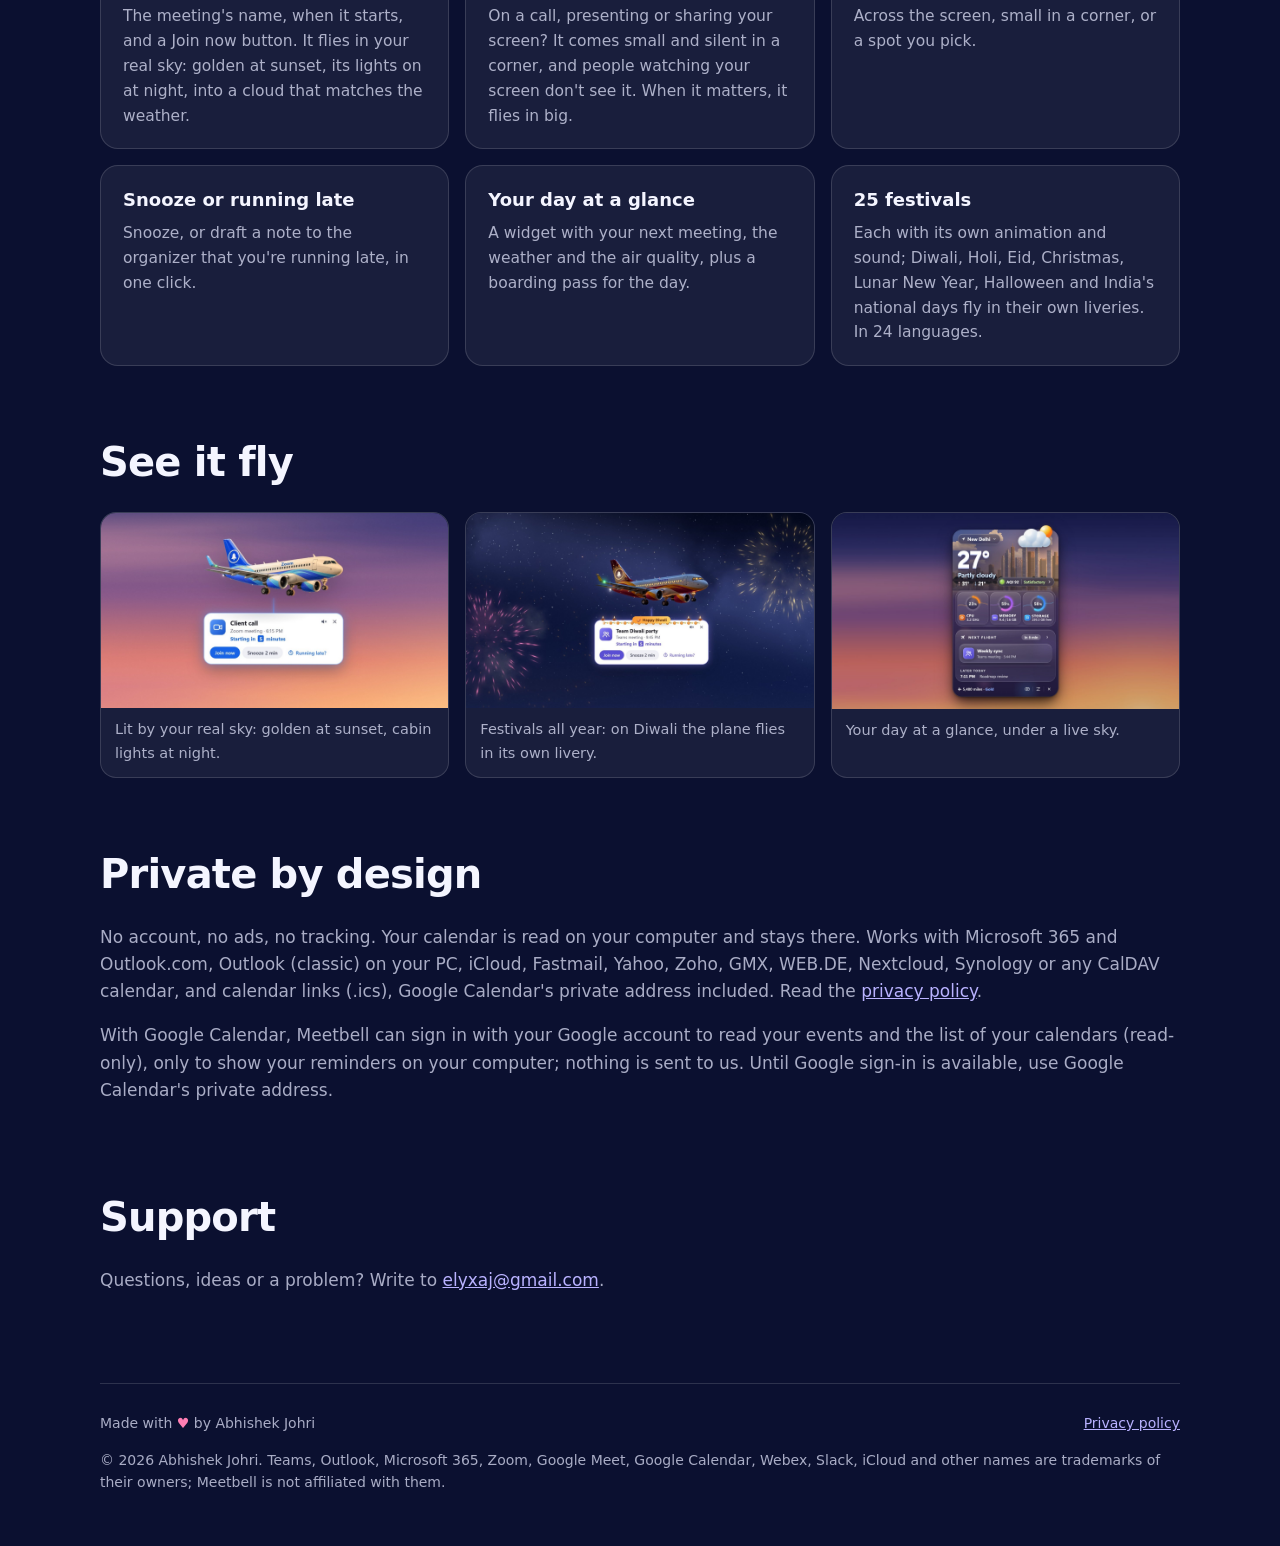
==== commit 89ad2a5b: "Home: running late drafts a note to the organizer (you send it yourself), not "tells the organizer" " ====
--- a/index.html
+++ b/index.html
@@ -46,7 +46,7 @@
             <div class="card"><h3>A plane before every meeting</h3><p>The meeting's name, when it starts, and a Join now button. It flies in your real sky: golden at sunset, its lights on at night, into a cloud that matches the weather.</p></div>
             <div class="card"><h3>Quiet on calls</h3><p>On a call, presenting or sharing your screen? It comes small and silent in a corner, and people watching your screen don't see it. When it matters, it flies in big.</p></div>
             <div class="card"><h3>Fly where you like</h3><p>Across the screen, small in a corner, or a spot you pick.</p></div>
-            <div class="card"><h3>Snooze or running late</h3><p>Snooze, or tell the organizer you're running late, in one click.</p></div>
+            <div class="card"><h3>Snooze or running late</h3><p>Snooze, or draft a note to the organizer that you're running late, in one click.</p></div>
             <div class="card"><h3>Your day at a glance</h3><p>A widget with your next meeting, the weather and the air quality, plus a boarding pass for the day.</p></div>
             <div class="card"><h3>25 festivals</h3><p>Each with its own animation and sound; Diwali, Holi, Eid, Christmas, Lunar New Year, Halloween and India's national days fly in their own liveries. In 24 languages.</p></div>
           </div>
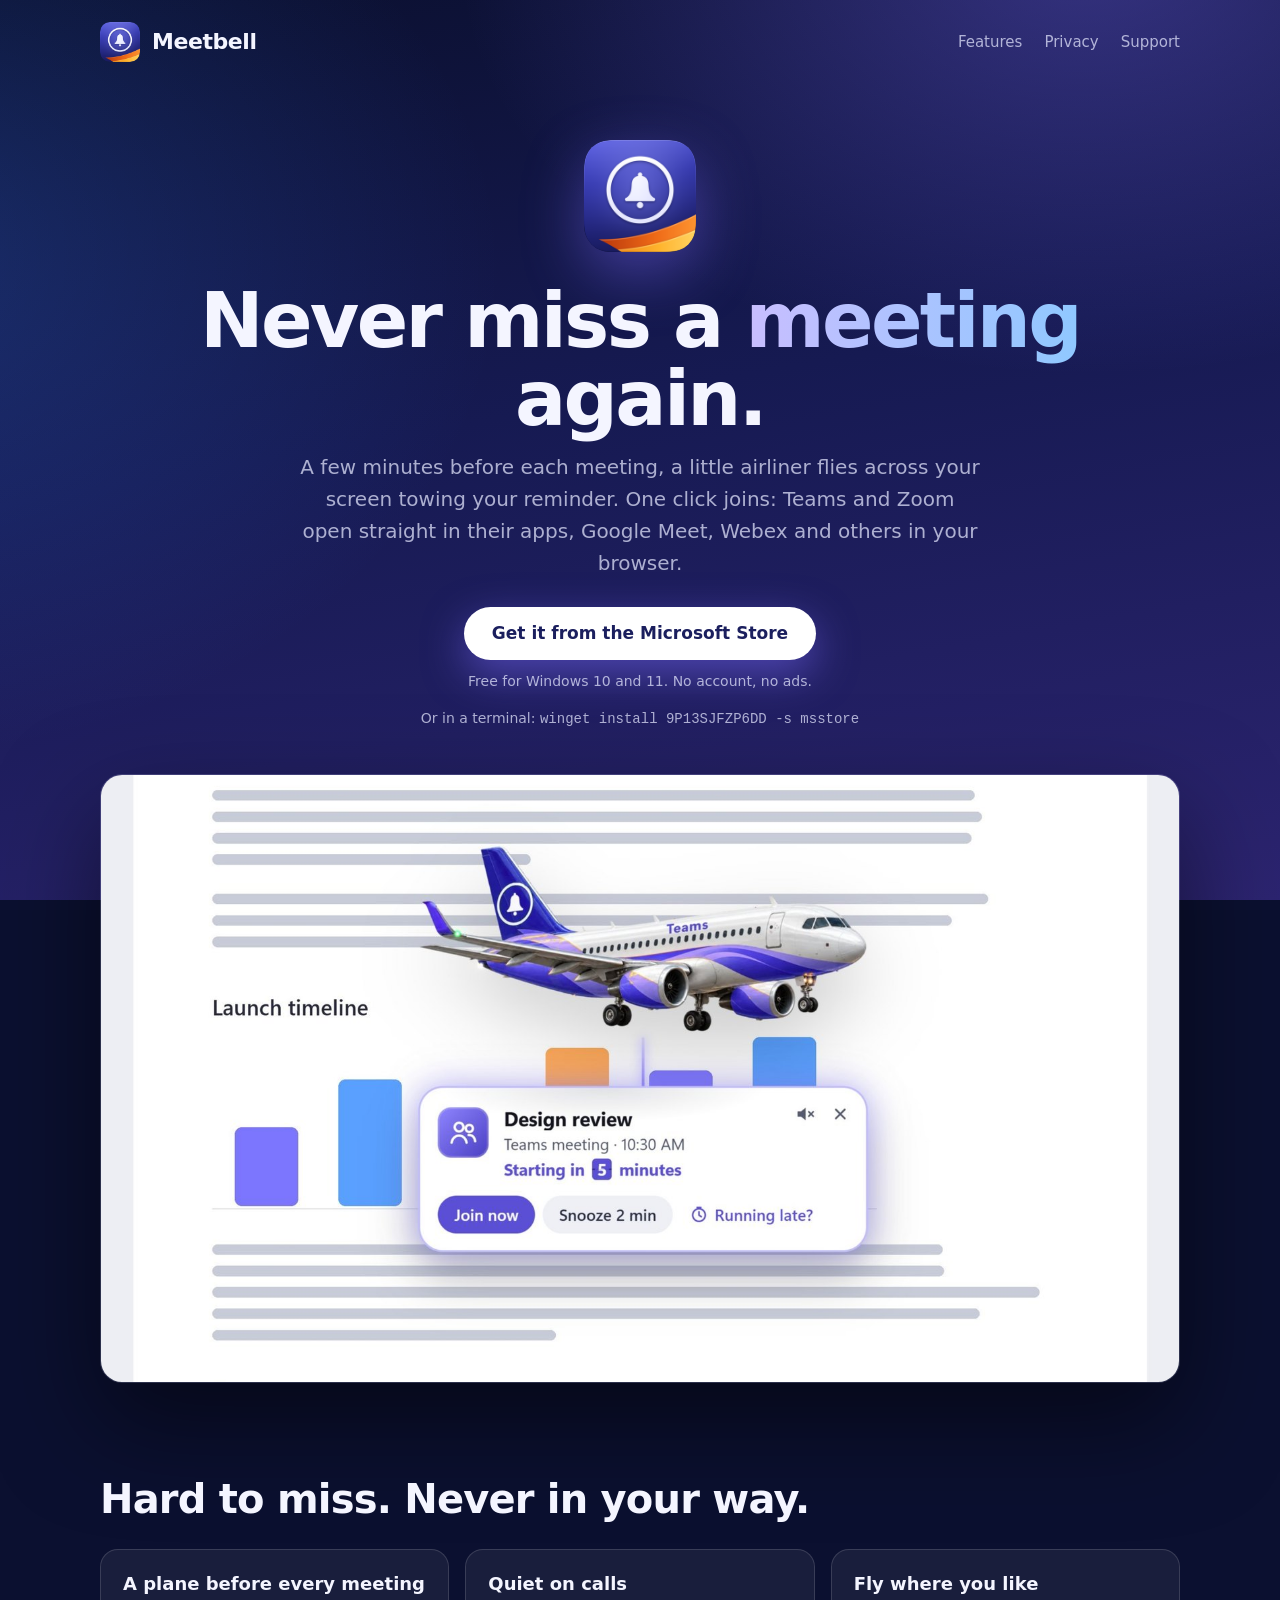
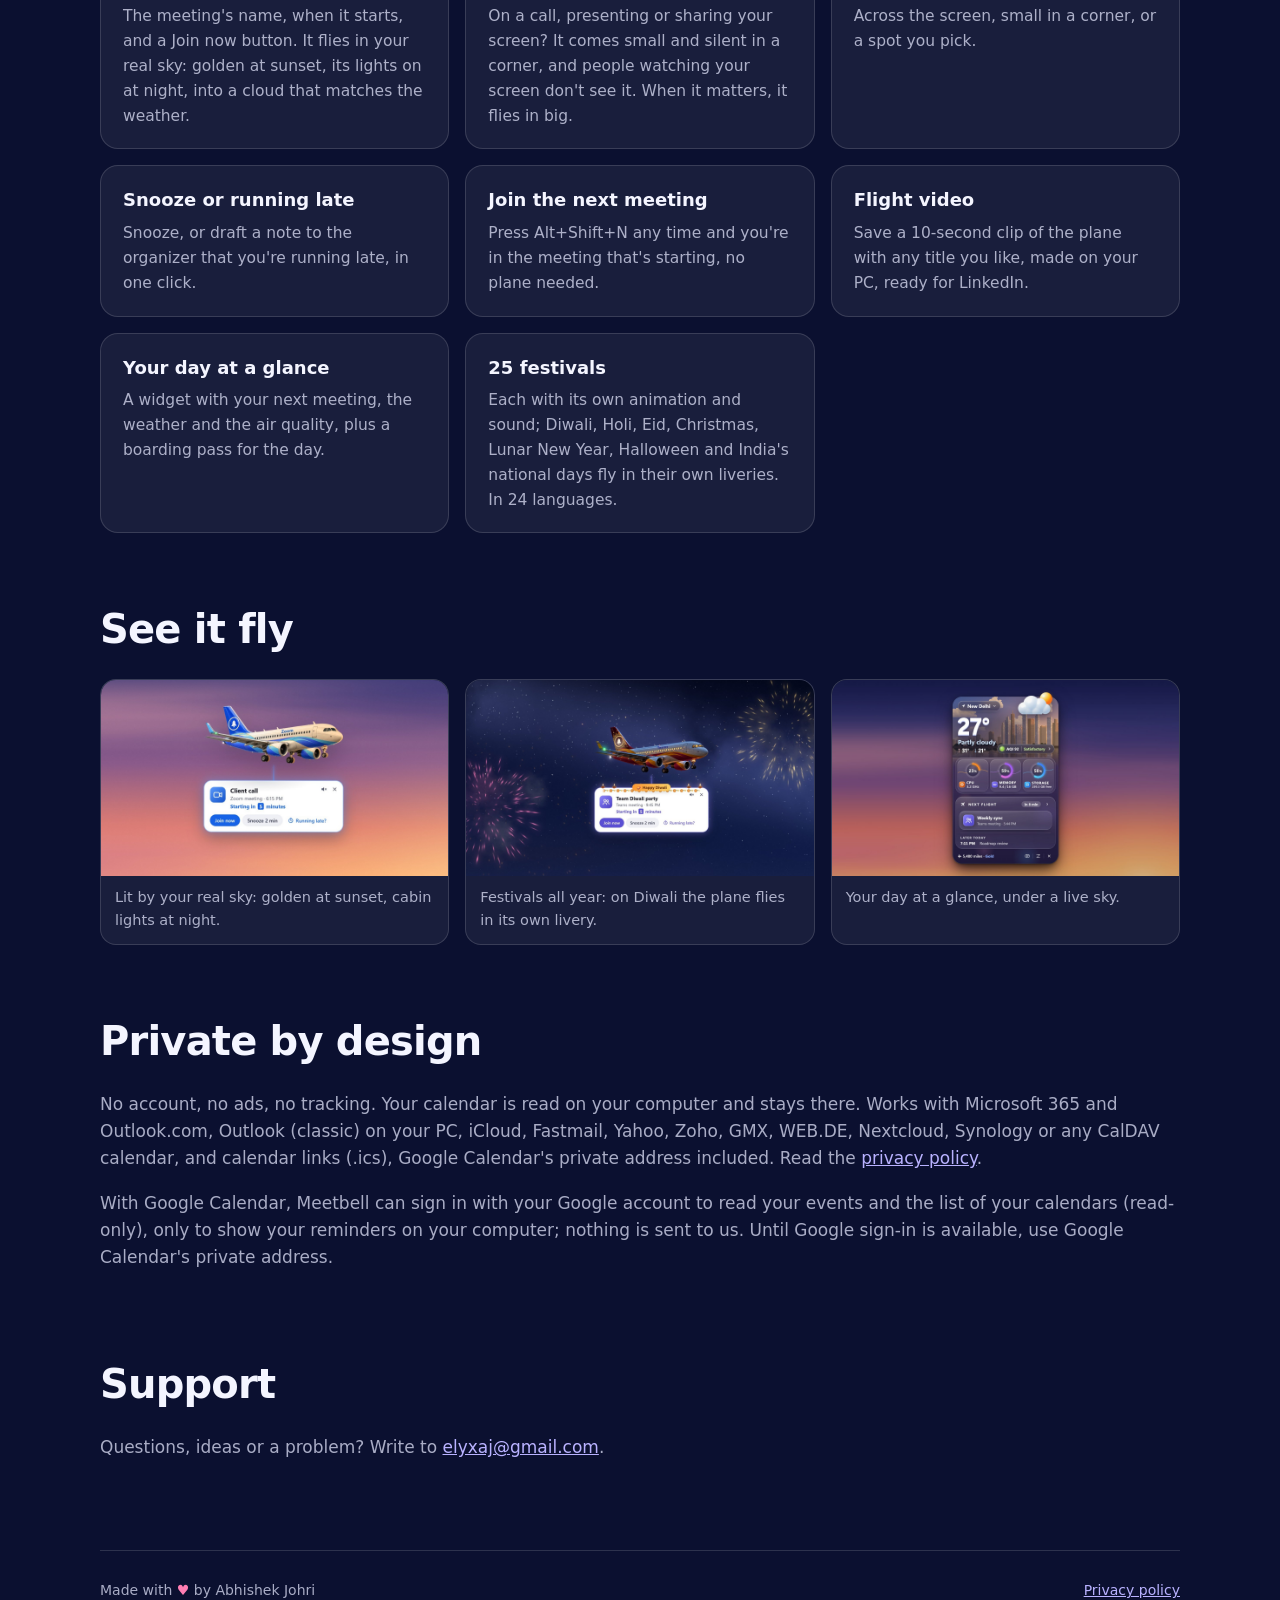
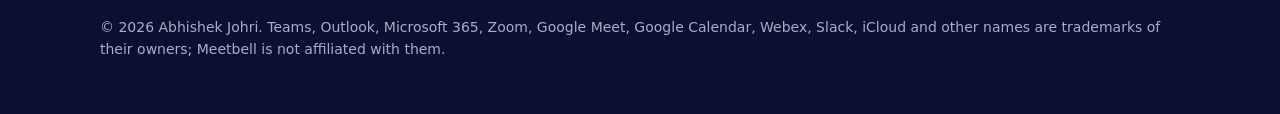
==== commit c92c7585: "Home: 1.1.2's Join next meeting shortcut and flight video (merge once 1.1.2 is on the Microsoft Stor" ====
--- a/index.html
+++ b/index.html
@@ -47,6 +47,8 @@
             <div class="card"><h3>Quiet on calls</h3><p>On a call, presenting or sharing your screen? It comes small and silent in a corner, and people watching your screen don't see it. When it matters, it flies in big.</p></div>
             <div class="card"><h3>Fly where you like</h3><p>Across the screen, small in a corner, or a spot you pick.</p></div>
             <div class="card"><h3>Snooze or running late</h3><p>Snooze, or draft a note to the organizer that you're running late, in one click.</p></div>
+            <div class="card"><h3>Join the next meeting</h3><p>Press Alt+Shift+N any time and you're in the meeting that's starting, no plane needed.</p></div>
+            <div class="card"><h3>Flight video</h3><p>Save a 10-second clip of the plane with any title you like, made on your PC, ready for LinkedIn.</p></div>
             <div class="card"><h3>Your day at a glance</h3><p>A widget with your next meeting, the weather and the air quality, plus a boarding pass for the day.</p></div>
             <div class="card"><h3>25 festivals</h3><p>Each with its own animation and sound; Diwali, Holi, Eid, Christmas, Lunar New Year, Halloween and India's national days fly in their own liveries. In 24 languages.</p></div>
           </div>
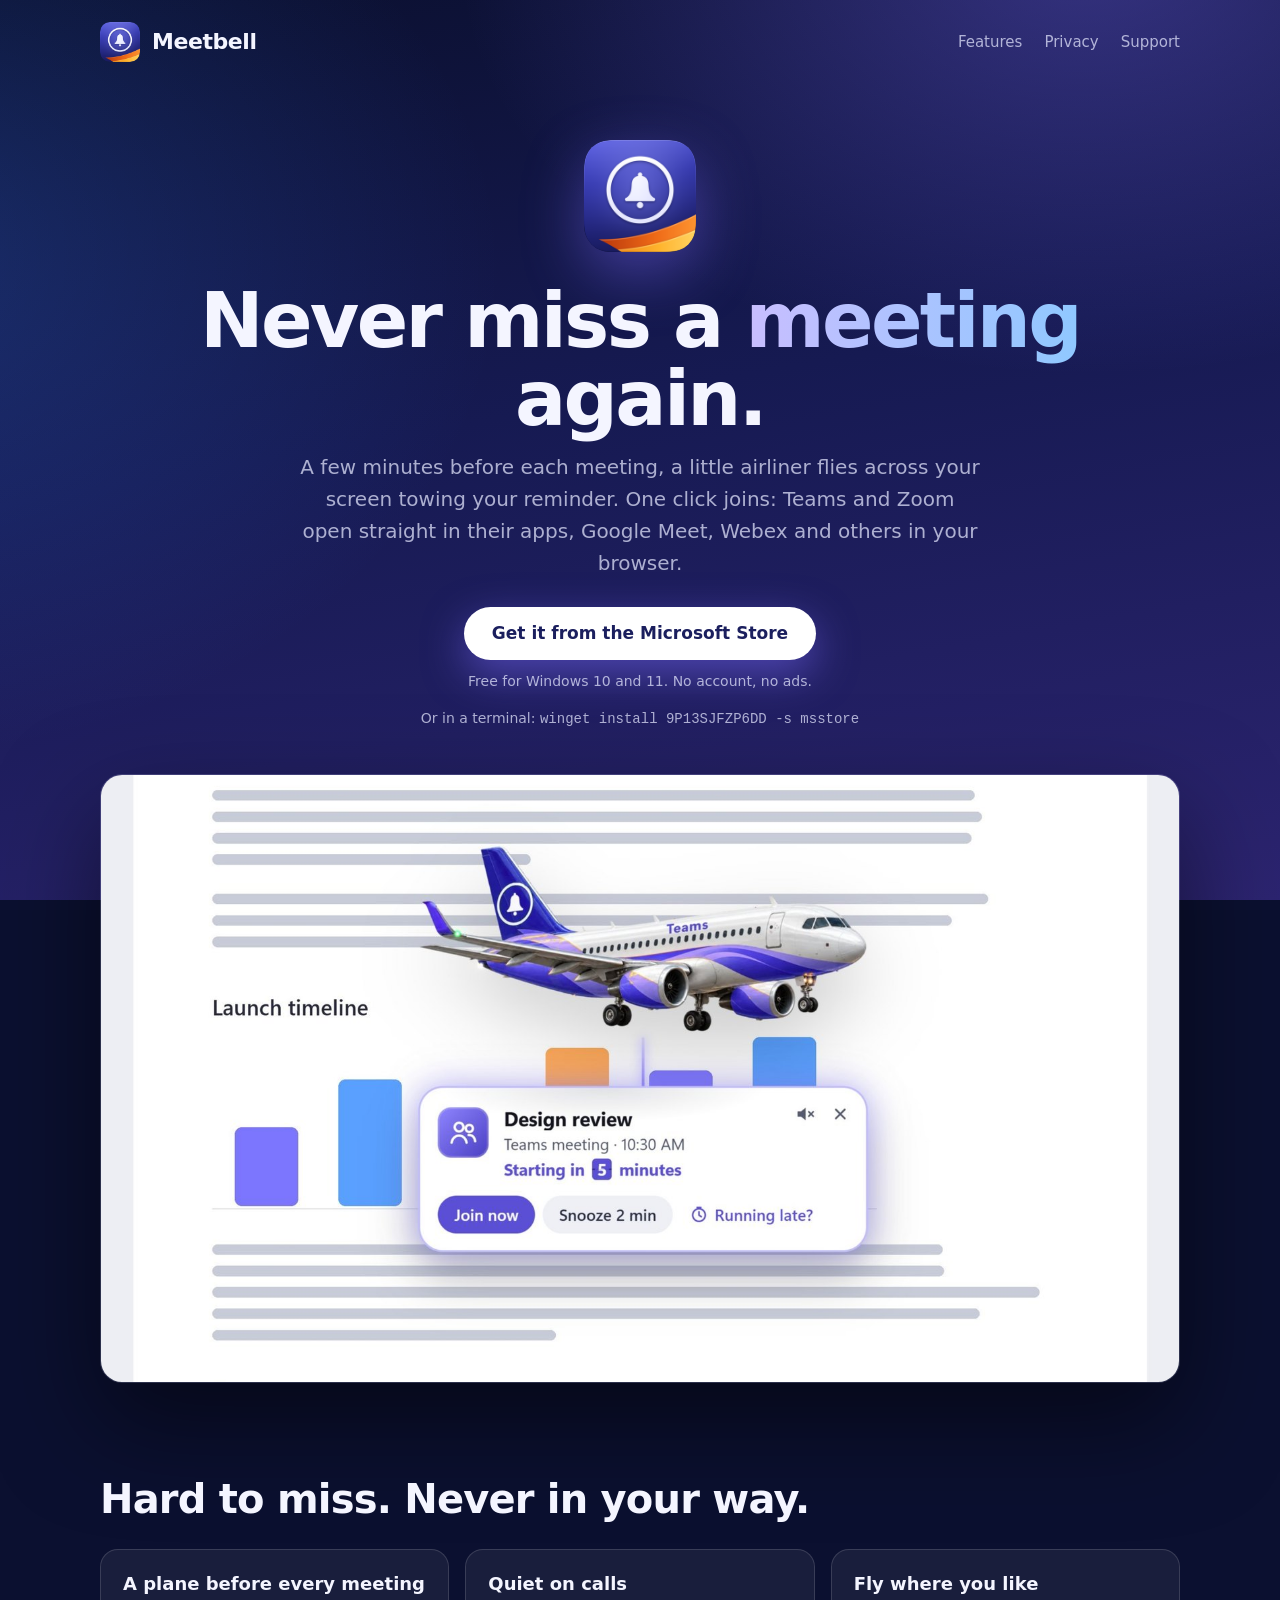
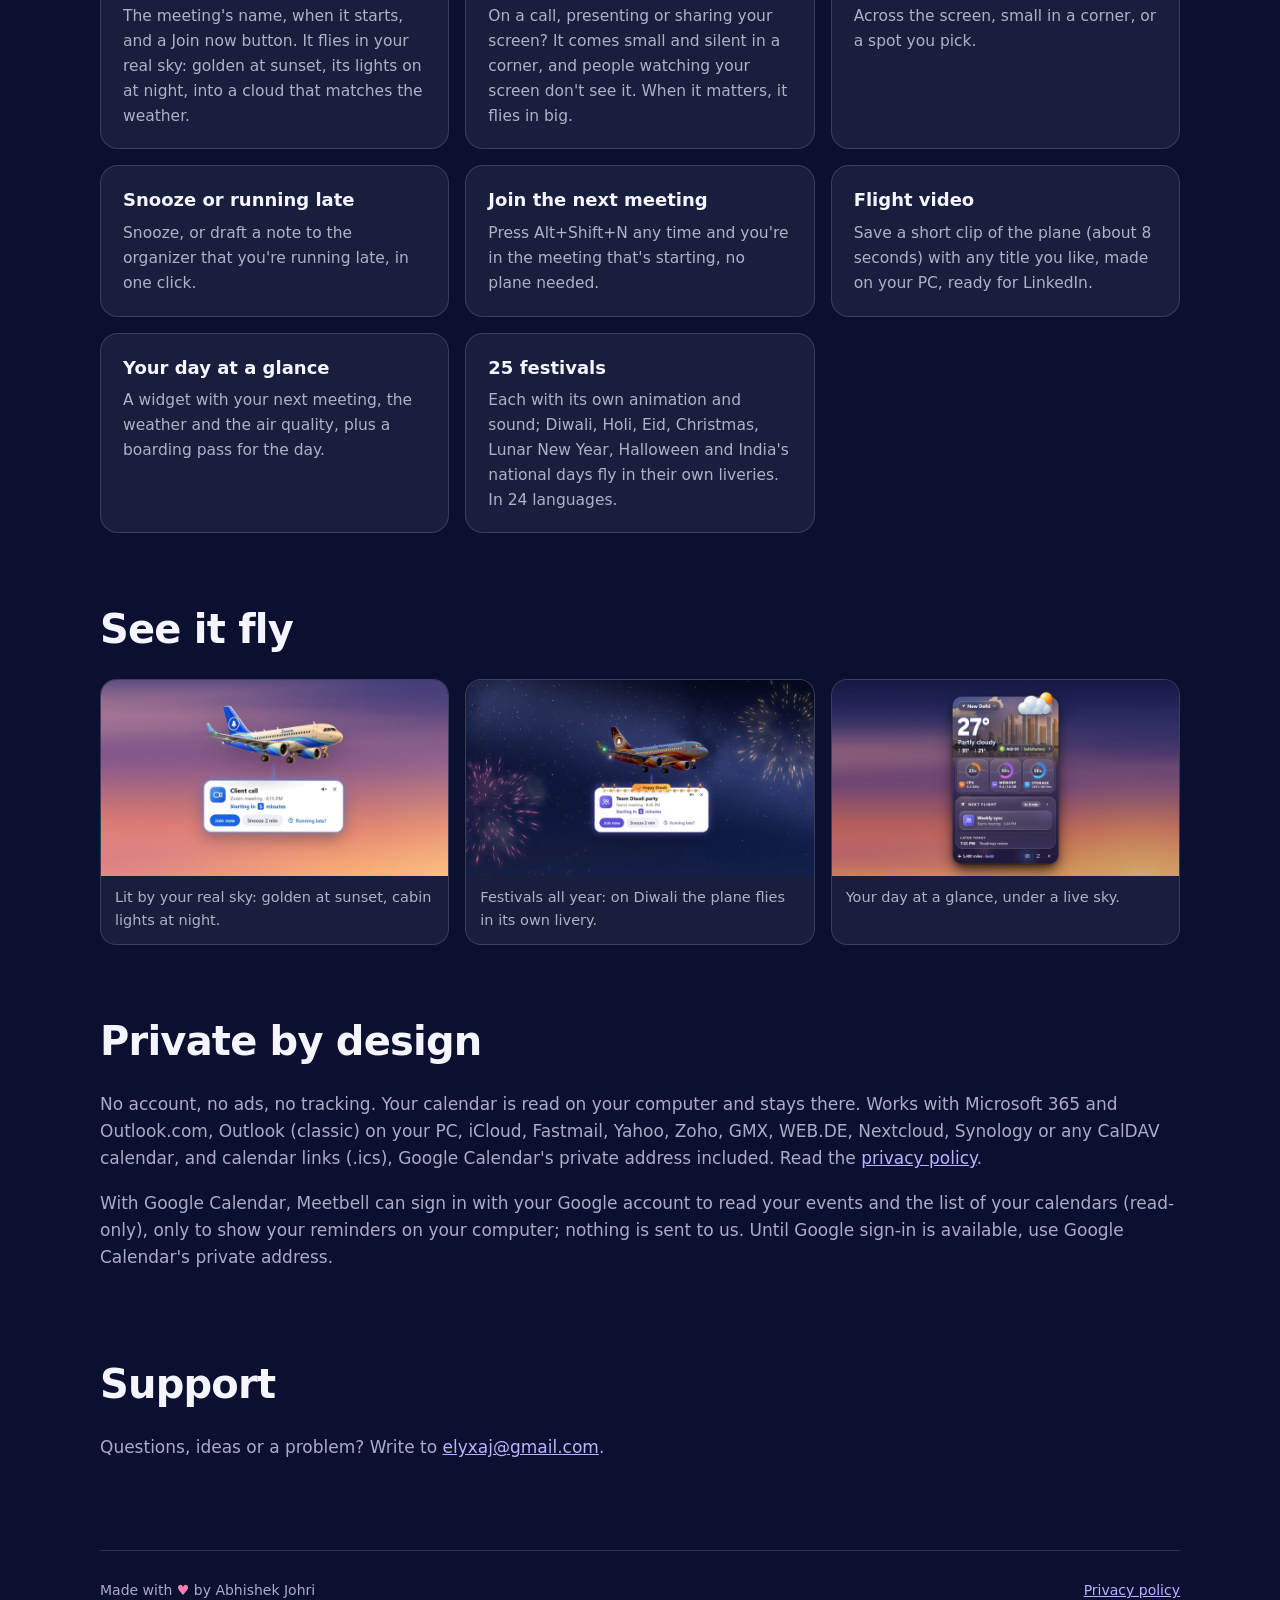
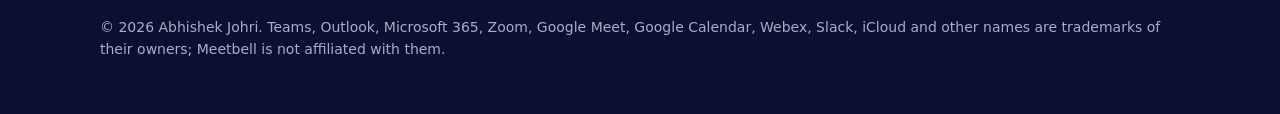
==== commit a3e42ee8: "Home: the flight video card says about 8 seconds, as the privacy policy and the app do" ====
--- a/index.html
+++ b/index.html
@@ -48,7 +48,7 @@
             <div class="card"><h3>Fly where you like</h3><p>Across the screen, small in a corner, or a spot you pick.</p></div>
             <div class="card"><h3>Snooze or running late</h3><p>Snooze, or draft a note to the organizer that you're running late, in one click.</p></div>
             <div class="card"><h3>Join the next meeting</h3><p>Press Alt+Shift+N any time and you're in the meeting that's starting, no plane needed.</p></div>
-            <div class="card"><h3>Flight video</h3><p>Save a 10-second clip of the plane with any title you like, made on your PC, ready for LinkedIn.</p></div>
+            <div class="card"><h3>Flight video</h3><p>Save a short clip of the plane (about 8 seconds) with any title you like, made on your PC, ready for LinkedIn.</p></div>
             <div class="card"><h3>Your day at a glance</h3><p>A widget with your next meeting, the weather and the air quality, plus a boarding pass for the day.</p></div>
             <div class="card"><h3>25 festivals</h3><p>Each with its own animation and sound; Diwali, Holi, Eid, Christmas, Lunar New Year, Halloween and India's national days fly in their own liveries. In 24 languages.</p></div>
           </div>
